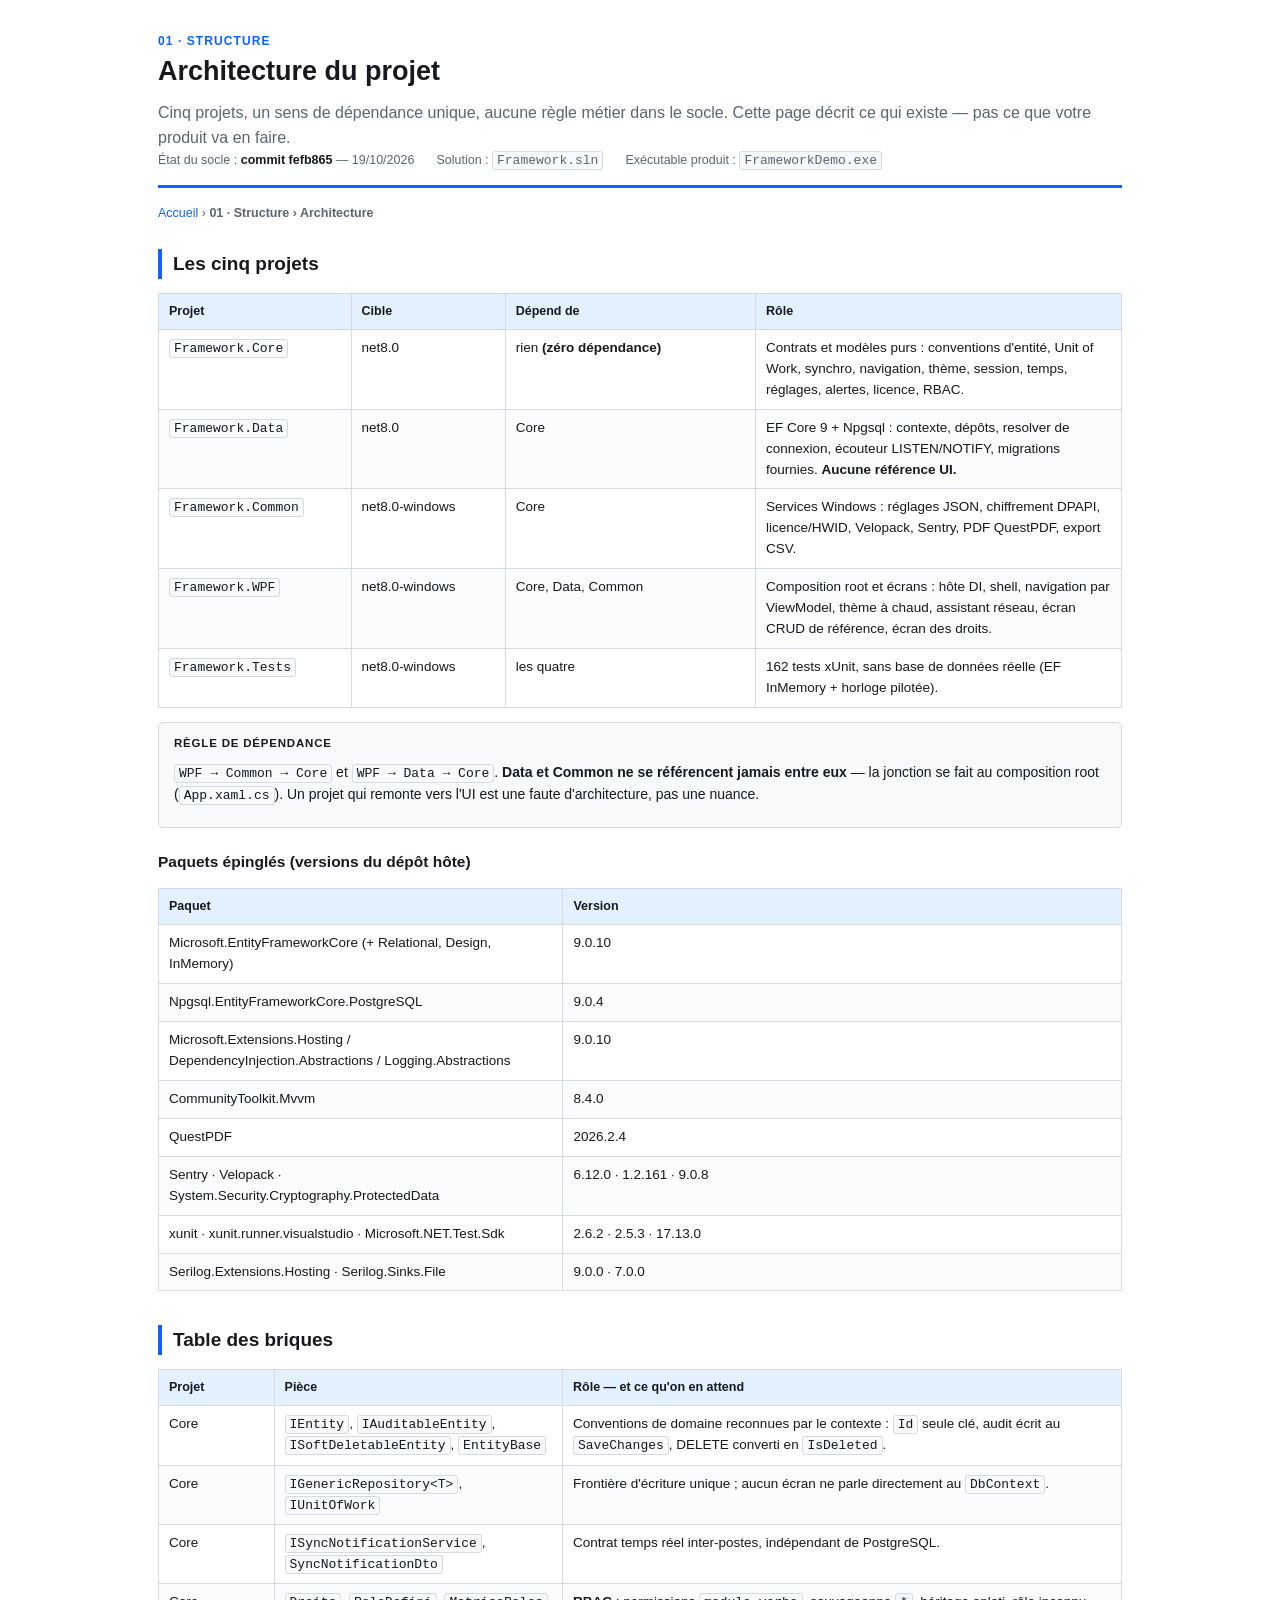
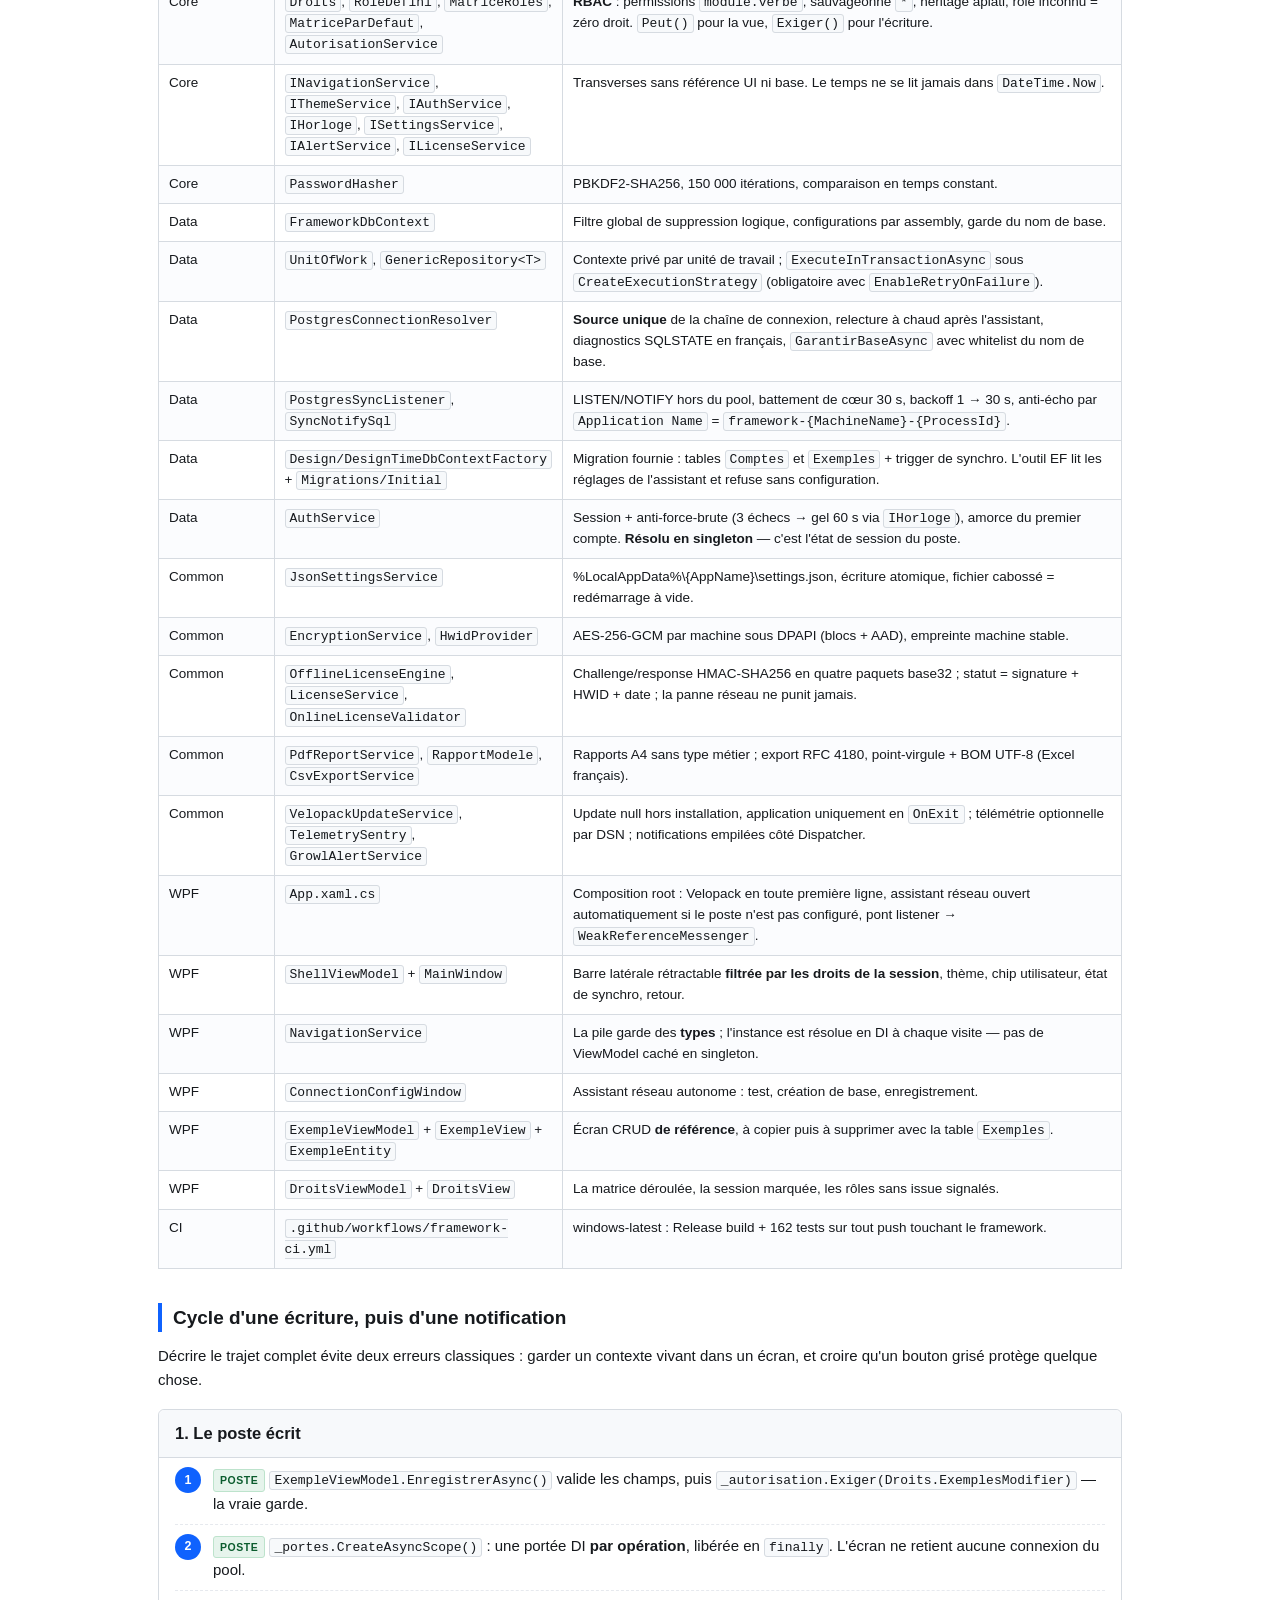
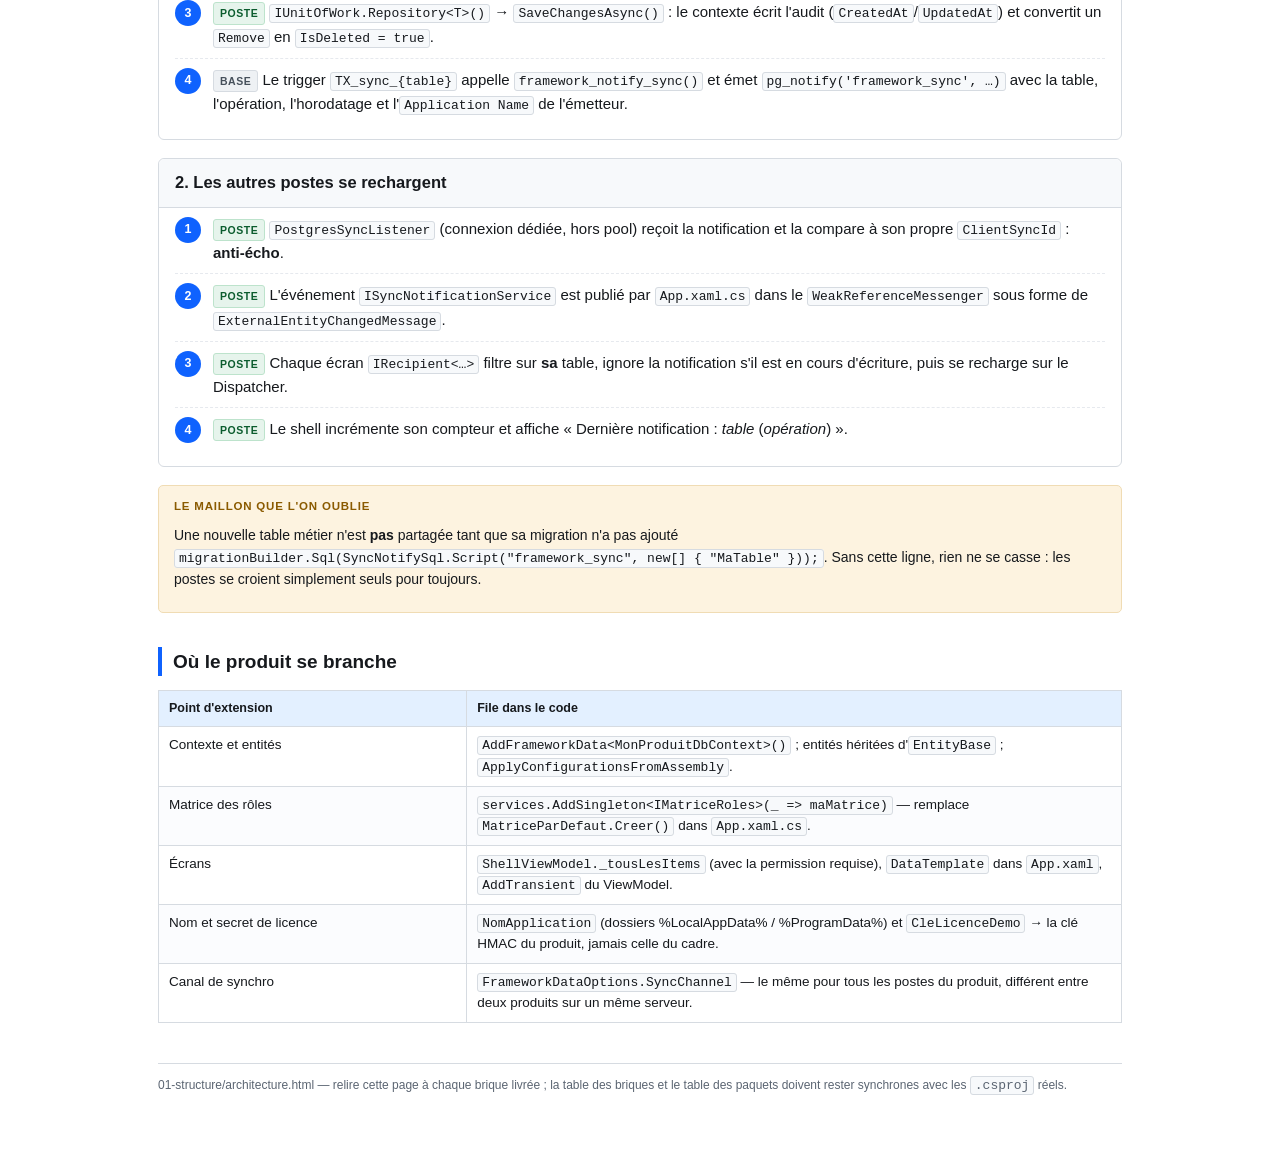
==== documentation/01-structure/architecture.html @ ec5d283c "docs(doc) : dossier documentation HTML — structure, tutoriels, CDC, manuel de test, qualité Document" ====
<!DOCTYPE html>
<html lang="fr">
<head>
<meta charset="utf-8">
<meta name="viewport" content="width=device-width, initial-scale=1">
<title>Architecture du projet — Framework</title>
<link rel="stylesheet" href="../assets/doc.css">
</head>
<body>
<div class="wrap">

  <header class="page-head">
    <div class="rubrique">01 · Structure</div>
    <h1>Architecture du projet</h1>
    <p class="lede">Cinq projets, un sens de dépendance unique, aucune règle métier dans
      le socle. Cette page décrit ce qui existe — pas ce que votre produit va en faire.</p>
    <div class="meta">
      <span>État du socle&nbsp;: <b>commit fefb865</b> — 19/10/2026</span>
      <span>Solution&nbsp;: <code>Framework.sln</code></span>
      <span>Exécutable produit&nbsp;: <code>FrameworkDemo.exe</code></span>
    </div>
  </header>

  <nav class="fils"><a href="../index.html">Accueil</a> › <b>01 · Structure › Architecture</b></nav>

  <h2>Les cinq projets</h2>
  <table>
    <thead><tr><th style="width:20%">Projet</th><th style="width:16%">Cible</th><th style="width:26%">Dépend de</th><th>Rôle</th></tr></thead>
    <tbody>
      <tr><td><code>Framework.Core</code></td><td>net8.0</td><td>rien <b>(zéro dépendance)</b></td>
        <td>Contrats et modèles purs&nbsp;: conventions d'entité, Unit of Work, synchro,
          navigation, thème, session, temps, réglages, alertes, licence, RBAC.</td></tr>
      <tr><td><code>Framework.Data</code></td><td>net8.0</td><td>Core</td>
        <td>EF Core 9 + Npgsql&nbsp;: contexte, dépôts, resolver de connexion, écouteur
          LISTEN/NOTIFY, migrations fournies. <b>Aucune référence UI.</b></td></tr>
      <tr><td><code>Framework.Common</code></td><td>net8.0-windows</td><td>Core</td>
        <td>Services Windows&nbsp;: réglages JSON, chiffrement DPAPI, licence/HWID,
          Velopack, Sentry, PDF QuestPDF, export CSV.</td></tr>
      <tr><td><code>Framework.WPF</code></td><td>net8.0-windows</td><td>Core, Data, Common</td>
        <td>Composition root et écrans&nbsp;: hôte DI, shell, navigation par ViewModel,
          thème à chaud, assistant réseau, écran CRUD de référence, écran des droits.</td></tr>
      <tr><td><code>Framework.Tests</code></td><td>net8.0-windows</td><td>les quatre</td>
        <td>162 tests xUnit, sans base de données réelle (EF InMemory + horloge pilotée).</td></tr>
    </tbody>
  </table>

  <div class="encadre note">
    <span class="t">Règle de dépendance</span>
    <p><code>WPF → Common → Core</code> et <code>WPF → Data → Core</code>. <b>Data et Common ne se
      référencent jamais entre eux</b> — la jonction se fait au composition root
      (<code>App.xaml.cs</code>). Un projet qui remonte vers l'UI est une faute d'architecture,
      pas une nuance.</p>
  </div>

  <h3>Paquets épinglés (versions du dépôt hôte)</h3>
  <table>
    <thead><tr><th style="width:42%">Paquet</th><th>Version</th></tr></thead>
    <tbody>
      <tr><td>Microsoft.EntityFrameworkCore (+ Relational, Design, InMemory)</td><td>9.0.10</td></tr>
      <tr><td>Npgsql.EntityFrameworkCore.PostgreSQL</td><td>9.0.4</td></tr>
      <tr><td>Microsoft.Extensions.Hosting / DependencyInjection.Abstractions / Logging.Abstractions</td><td>9.0.10</td></tr>
      <tr><td>CommunityToolkit.Mvvm</td><td>8.4.0</td></tr>
      <tr><td>QuestPDF</td><td>2026.2.4</td></tr>
      <tr><td>Sentry · Velopack · System.Security.Cryptography.ProtectedData</td><td>6.12.0 · 1.2.161 · 9.0.8</td></tr>
      <tr><td>xunit · xunit.runner.visualstudio · Microsoft.NET.Test.Sdk</td><td>2.6.2 · 2.5.3 · 17.13.0</td></tr>
      <tr><td>Serilog.Extensions.Hosting · Serilog.Sinks.File</td><td>9.0.0 · 7.0.0</td></tr>
    </tbody>
  </table>

  <h2>Table des briques</h2>
  <table>
    <thead><tr><th style="width:12%">Projet</th><th style="width:28%">Pièce</th><th>Rôle — et ce qu'on en attend</th></tr></thead>
    <tbody>
      <tr><td>Core</td><td><code>IEntity</code>, <code>IAuditableEntity</code>, <code>ISoftDeletableEntity</code>, <code>EntityBase</code></td>
        <td>Conventions de domaine reconnues par le contexte&nbsp;: <code>Id</code> seule clé,
          audit écrit au <code>SaveChanges</code>, DELETE converti en <code>IsDeleted</code>.</td></tr>
      <tr><td>Core</td><td><code>IGenericRepository&lt;T&gt;</code>, <code>IUnitOfWork</code></td>
        <td>Frontière d'écriture unique&nbsp;; aucun écran ne parle directement au <code>DbContext</code>.</td></tr>
      <tr><td>Core</td><td><code>ISyncNotificationService</code>, <code>SyncNotificationDto</code></td>
        <td>Contrat temps réel inter-postes, indépendant de PostgreSQL.</td></tr>
      <tr><td>Core</td><td><code>Droits</code>, <code>RoleDefini</code>, <code>MatriceRoles</code>, <code>MatriceParDefaut</code>, <code>AutorisationService</code></td>
        <td><b>RBAC</b>&nbsp;: permissions <code>module.verbe</code>, sauvageonne <code>*</code>, héritage
          aplati, rôle inconnu = zéro droit. <code>Peut()</code> pour la vue, <code>Exiger()</code> pour l'écriture.</td></tr>
      <tr><td>Core</td><td><code>INavigationService</code>, <code>IThemeService</code>, <code>IAuthService</code>,
        <code>IHorloge</code>, <code>ISettingsService</code>, <code>IAlertService</code>, <code>ILicenseService</code></td>
        <td>Transverses sans référence UI ni base. Le temps ne se lit jamais dans <code>DateTime.Now</code>.</td></tr>
      <tr><td>Core</td><td><code>PasswordHasher</code></td>
        <td>PBKDF2-SHA256, 150 000 itérations, comparaison en temps constant.</td></tr>
      <tr><td>Data</td><td><code>FrameworkDbContext</code></td>
        <td>Filtre global de suppression logique, configurations par assembly, garde du nom de base.</td></tr>
      <tr><td>Data</td><td><code>UnitOfWork</code>, <code>GenericRepository&lt;T&gt;</code></td>
        <td>Contexte privé par unité de travail&nbsp;; <code>ExecuteInTransactionAsync</code> sous
          <code>CreateExecutionStrategy</code> (obligatoire avec <code>EnableRetryOnFailure</code>).</td></tr>
      <tr><td>Data</td><td><code>PostgresConnectionResolver</code></td>
        <td><b>Source unique</b> de la chaîne de connexion, relecture à chaud après l'assistant,
          diagnostics SQLSTATE en français, <code>GarantirBaseAsync</code> avec whitelist du nom de base.</td></tr>
      <tr><td>Data</td><td><code>PostgresSyncListener</code>, <code>SyncNotifySql</code></td>
        <td>LISTEN/NOTIFY hors du pool, battement de cœur 30 s, backoff 1 → 30 s, anti-écho par
          <code>Application Name</code> = <code>framework-{MachineName}-{ProcessId}</code>.</td></tr>
      <tr><td>Data</td><td><code>Design/DesignTimeDbContextFactory</code> + <code>Migrations/Initial</code></td>
        <td>Migration fournie&nbsp;: tables <code>Comptes</code> et <code>Exemples</code> + trigger de synchro.
          L'outil EF lit les réglages de l'assistant et refuse sans configuration.</td></tr>
      <tr><td>Data</td><td><code>AuthService</code></td>
        <td>Session + anti-force-brute (3 échecs → gel 60 s via <code>IHorloge</code>), amorce du premier compte.
          <b>Résolu en singleton</b> — c'est l'état de session du poste.</td></tr>
      <tr><td>Common</td><td><code>JsonSettingsService</code></td>
        <td>%LocalAppData%\{AppName}\settings.json, écriture atomique, fichier cabossé = redémarrage à vide.</td></tr>
      <tr><td>Common</td><td><code>EncryptionService</code>, <code>HwidProvider</code></td>
        <td>AES-256-GCM par machine sous DPAPI (blocs + AAD), empreinte machine stable.</td></tr>
      <tr><td>Common</td><td><code>OfflineLicenseEngine</code>, <code>LicenseService</code>, <code>OnlineLicenseValidator</code></td>
        <td>Challenge/response HMAC-SHA256 en quatre paquets base32&nbsp;; statut = signature + HWID + date&nbsp;;
          la panne réseau ne punit jamais.</td></tr>
      <tr><td>Common</td><td><code>PdfReportService</code>, <code>RapportModele</code>, <code>CsvExportService</code></td>
        <td>Rapports A4 sans type métier&nbsp;; export RFC 4180, point-virgule + BOM UTF-8 (Excel français).</td></tr>
      <tr><td>Common</td><td><code>VelopackUpdateService</code>, <code>TelemetrySentry</code>, <code>GrowlAlertService</code></td>
        <td>Update null hors installation, application uniquement en <code>OnExit</code>&nbsp;; télémétrie
          optionnelle par DSN&nbsp;; notifications empilées côté Dispatcher.</td></tr>
      <tr><td>WPF</td><td><code>App.xaml.cs</code></td>
        <td>Composition root&nbsp;: Velopack en toute première ligne, assistant réseau ouvert
          automatiquement si le poste n'est pas configuré, pont listener → <code>WeakReferenceMessenger</code>.</td></tr>
      <tr><td>WPF</td><td><code>ShellViewModel</code> + <code>MainWindow</code></td>
        <td>Barre latérale rétractable <b>filtrée par les droits de la session</b>, thème, chip utilisateur,
          état de synchro, retour.</td></tr>
      <tr><td>WPF</td><td><code>NavigationService</code></td>
        <td>La pile garde des <b>types</b>&nbsp;; l'instance est résolue en DI à chaque visite — pas de ViewModel caché en singleton.</td></tr>
      <tr><td>WPF</td><td><code>ConnectionConfigWindow</code></td>
        <td>Assistant réseau autonome&nbsp;: test, création de base, enregistrement.</td></tr>
      <tr><td>WPF</td><td><code>ExempleViewModel</code> + <code>ExempleView</code> + <code>ExempleEntity</code></td>
        <td>Écran CRUD <b>de référence</b>, à copier puis à supprimer avec la table <code>Exemples</code>.</td></tr>
      <tr><td>WPF</td><td><code>DroitsViewModel</code> + <code>DroitsView</code></td>
        <td>La matrice déroulée, la session marquée, les rôles sans issue signalés.</td></tr>
      <tr><td>CI</td><td><code>.github/workflows/framework-ci.yml</code></td>
        <td>windows-latest&nbsp;: Release build + 162 tests sur tout push touchant le framework.</td></tr>
    </tbody>
  </table>

  <h2>Cycle d'une écriture, puis d'une notification</h2>
  <p>Décrire le trajet complet évite deux erreurs classiques&nbsp;: garder un contexte vivant
    dans un écran, et croire qu'un bouton grisé protège quelque chose.</p>

  <div class="fiche">
    <h2>1. Le poste écrit</h2>
    <div class="corps">
      <div class="pas"><div class="n">1</div><div class="c">
        <span class="qui qui-poste">Poste</span> <code>ExempleViewModel.EnregistrerAsync()</code> valide les champs,
        puis <code>_autorisation.Exiger(Droits.ExemplesModifier)</code> — la vraie garde.</div></div>
      <div class="pas"><div class="n">2</div><div class="c">
        <span class="qui qui-poste">Poste</span> <code>_portes.CreateAsyncScope()</code>&nbsp;: une portée DI
        <b>par opération</b>, libérée en <code>finally</code>. L'écran ne retient aucune connexion du pool.</div></div>
      <div class="pas"><div class="n">3</div><div class="c">
        <span class="qui qui-poste">Poste</span> <code>IUnitOfWork.Repository&lt;T&gt;()</code> →
        <code>SaveChangesAsync()</code>&nbsp;: le contexte écrit l'audit (<code>CreatedAt</code>/<code>UpdatedAt</code>)
        et convertit un <code>Remove</code> en <code>IsDeleted = true</code>.</div></div>
      <div class="pas"><div class="n">4</div><div class="c">
        <span class="qui qui-outil">Base</span> Le trigger <code>TX_sync_{table}</code> appelle
        <code>framework_notify_sync()</code> et émet <code>pg_notify('framework_sync', …)</code>
        avec la table, l'opération, l'horodatage et l'<code>Application Name</code> de l'émetteur.</div></div>
    </div>
  </div>

  <div class="fiche">
    <h2>2. Les autres postes se rechargent</h2>
    <div class="corps">
      <div class="pas"><div class="n">1</div><div class="c">
        <span class="qui qui-poste">Poste</span> <code>PostgresSyncListener</code> (connexion dédiée, hors pool) reçoit
        la notification et la compare à son propre <code>ClientSyncId</code>&nbsp;: <b>anti-écho</b>.</div></div>
      <div class="pas"><div class="n">2</div><div class="c">
        <span class="qui qui-poste">Poste</span> L'événement <code>ISyncNotificationService</code> est publié
        par <code>App.xaml.cs</code> dans le <code>WeakReferenceMessenger</code> sous forme de
        <code>ExternalEntityChangedMessage</code>.</div></div>
      <div class="pas"><div class="n">3</div><div class="c">
        <span class="qui qui-poste">Poste</span> Chaque écran <code>IRecipient&lt;…&gt;</code> filtre sur <b>sa</b>
        table, ignore la notification s'il est en cours d'écriture, puis se recharge sur le Dispatcher.</div></div>
      <div class="pas"><div class="n">4</div><div class="c">
        <span class="qui qui-poste">Poste</span> Le shell incrémente son compteur et affiche
        «&nbsp;Dernière notification&nbsp;: <em>table</em> (<em>opération</em>)&nbsp;».</div></div>
    </div>
  </div>

  <div class="encadre attention">
    <span class="t">Le maillon que l'on oublie</span>
    <p>Une nouvelle table métier n'est <b>pas</b> partagée tant que sa migration n'a pas ajouté
      <code>migrationBuilder.Sql(SyncNotifySql.Script("framework_sync", new[] { "MaTable" }));</code>.
      Sans cette ligne, rien ne se casse&nbsp;: les postes se croient simplement seuls pour toujours.</p>
  </div>

  <h2>Où le produit se branche</h2>
  <table>
    <thead><tr><th style="width:32%">Point d'extension</th><th>File dans le code</th></tr></thead>
    <tbody>
      <tr><td>Contexte et entités</td><td><code>AddFrameworkData&lt;MonProduitDbContext&gt;()</code> ; entités héritées
        d'<code>EntityBase</code> ; <code>ApplyConfigurationsFromAssembly</code>.</td></tr>
      <tr><td>Matrice des rôles</td><td><code>services.AddSingleton&lt;IMatriceRoles&gt;(_ =&gt; maMatrice)</code> — remplace
        <code>MatriceParDefaut.Creer()</code> dans <code>App.xaml.cs</code>.</td></tr>
      <tr><td>Écrans</td><td><code>ShellViewModel._tousLesItems</code> (avec la permission requise), <code>DataTemplate</code>
        dans <code>App.xaml</code>, <code>AddTransient</code> du ViewModel.</td></tr>
      <tr><td>Nom et secret de licence</td><td><code>NomApplication</code> (dossiers %LocalAppData% / %ProgramData%) et
        <code>CleLicenceDemo</code> → la clé HMAC du produit, jamais celle du cadre.</td></tr>
      <tr><td>Canal de synchro</td><td><code>FrameworkDataOptions.SyncChannel</code> — le même pour tous les postes du
        produit, différent entre deux produits sur un même serveur.</td></tr>
    </tbody>
  </table>

  <footer class="pied">
    01-structure/architecture.html — relire cette page à chaque brique livrée&nbsp;; la table des briques
    et le table des paquets doivent rester synchrones avec les <code>.csproj</code> réels.
  </footer>

</div>
</body>
</html>
---- documentation/assets/doc.css ----
/* Charte de la documentation du socle Framework — une seule feuille pour tout
   le dossier, pensée pour l'écran ET l'impression A4 (en-tête de page → PDF).
   Toute nouvelle page la référence en chemin relatif : ../assets/doc.css */

:root {
  --accent: #0f62fe;
  --accent-clair: #e3f0ff;
  --texte: #16191d;
  --texte-secondaire: #5b6572;
  --bord: #d6dbe1;
  --surface: #f7f9fb;
  --succes: #0e7a3c;
  --succes-clair: #e6f4ec;
  --alerte: #8a5a00;
  --alerte-clair: #fdf3e0;
  --danger: #b42318;
  --danger-clair: #fdeceb;
}

* { box-sizing: border-box; }

body {
  margin: 0;
  padding: 0;
  font-family: "Segoe UI", -apple-system, "Helvetica Neue", Arial, sans-serif;
  font-size: 15px;
  line-height: 1.55;
  color: var(--texte);
  background: #fff;
}

.wrap { max-width: 1020px; margin: 0 auto; padding: 32px 28px 72px; }

/* ── En-tête de page ─────────────────────────────────────────────── */
.page-head { border-bottom: 3px solid var(--accent); padding-bottom: 14px; margin-bottom: 6px; }
.page-head .rubrique {
  font-size: 12px; letter-spacing: .09em; text-transform: uppercase;
  color: var(--accent); font-weight: 700; margin-bottom: 4px;
}
.page-head h1 { font-size: 27px; line-height: 1.2; margin: 0 0 10px; font-weight: 650; }
.meta { display: flex; flex-wrap: wrap; gap: 8px 22px; font-size: 12.5px; color: var(--texte-secondaire); }
.meta b { color: var(--texte); font-weight: 600; }

.fils { font-size: 12.5px; margin: 16px 0 26px; color: var(--texte-secondaire); }
.fils a { color: var(--accent); text-decoration: none; }
.fils a:hover { text-decoration: underline; }

/* ── Titres courants ─────────────────────────────────────────────── */
h2 {
  font-size: 19px; margin: 34px 0 12px; padding-left: 11px;
  border-left: 4px solid var(--accent); font-weight: 650;
}
h3 { font-size: 15.5px; margin: 22px 0 8px; font-weight: 650; }
h2:first-of-type { margin-top: 24px; }
p { margin: 9px 0; }
.lede { font-size: 16px; color: var(--texte-secondaire); margin: 14px 0 0; }

/* ── Liens ───────────────────────────────────────────────────────── */
a { color: var(--accent); }
code {
  font-family: "Cascadia Mono", Consolas, "Courier New", monospace;
  font-size: 13px; background: var(--surface); border: 1px solid var(--bord);
  border-radius: 3px; padding: 1px 4px;
}
pre {
  background: var(--surface); border: 1px solid var(--bord); border-left: 3px solid var(--accent);
  border-radius: 4px; padding: 12px 14px; overflow-x: auto; margin: 12px 0;
}
pre code { background: none; border: none; padding: 0; font-size: 12.8px; line-height: 1.5; }

/* ── Tableaux ────────────────────────────────────────────────────── */
table { border-collapse: collapse; width: 100%; margin: 14px 0; font-size: 13.5px; }
th, td { border: 1px solid var(--bord); padding: 8px 10px; text-align: left; vertical-align: top; }
th { background: var(--accent-clair); font-weight: 650; font-size: 12.5px; }
tbody tr:nth-child(even) td { background: #fbfcfe; }

/* ── Badges d'acteur — « qui fait quoi » est obligatoire partout ──── */
.qui {
  display: inline-block; font-size: 10.5px; font-weight: 700; letter-spacing: .05em;
  text-transform: uppercase; border-radius: 3px; padding: 2px 6px; white-space: nowrap;
}
.qui-vous   { background: var(--accent-clair); color: #0a3f9e; border: 1px solid #b9d6fb; }
.qui-agent  { background: #ece6fb; color: #4d3396; border: 1px solid #d5c8f2; }
.qui-poste  { background: var(--succes-clair); color: #0b5c2e; border: 1px solid #bde3cc; }
.qui-outil  { background: #eef1f4; color: #46505b; border: 1px solid #d6dbe1; }

/* ── Statuts ─────────────────────────────────────────────────────── */
.statut { display: inline-block; font-size: 11.5px; font-weight: 650; border-radius: 10px; padding: 2px 9px; }
.livre    { background: var(--succes-clair); color: var(--succes); }
.en-cours { background: var(--alerte-clair); color: var(--alerte); }
.a-faire  { background: #eef1f4; color: #46505b; }
.hors     { background: var(--danger-clair); color: var(--danger); }

/* ── Encadrés ────────────────────────────────────────────────────── */
.encadre { border-radius: 5px; padding: 12px 15px; margin: 14px 0; border: 1px solid; font-size: 14px; }
.attendu   { background: var(--succes-clair); border-color: #bde3cc; }
.attendu .t { color: var(--succes); }
.attention { background: var(--alerte-clair); border-color: #f0dcb4; }
.attention .t { color: var(--alerte); }
.danger    { background: var(--danger-clair); border-color: #f3c7c3; }
.danger .t { color: var(--danger); }
.note      { background: var(--surface); border-color: var(--bord); }
.encadre .t { display: block; font-size: 11.5px; font-weight: 700; letter-spacing: .07em;
              text-transform: uppercase; margin-bottom: 5px; }

/* ── Parcours et fiches ──────────────────────────────────────────── */
.fiche {
  border: 1px solid var(--bord); border-radius: 6px; padding: 0 0 14px;
  margin: 18px 0; break-inside: avoid;
}
.fiche > h2 { margin: 0; padding: 11px 16px; border-left: none; border-bottom: 1px solid var(--bord);
              background: var(--surface); font-size: 16.5px; border-radius: 6px 6px 0 0; }
.fiche > .corps { padding: 0 16px; }
.pas { display: flex; gap: 12px; padding: 9px 0; border-bottom: 1px dashed #e6e9ee; break-inside: avoid; }
.pas:last-child { border-bottom: none; }
.pas .n {
  flex: 0 0 26px; height: 26px; border-radius: 13px; background: var(--accent); color: #fff;
  font-size: 12.5px; font-weight: 700; display: flex; align-items: center; justify-content: center;
}
.pas .c { flex: 1; }
.pas .c p:first-child { margin-top: 2px; }

/* ── Sommaire de catégorie (accueil) ─────────────────────────────── */
.grille { display: grid; grid-template-columns: repeat(auto-fit, minmax(290px, 1fr)); gap: 14px; margin: 18px 0; }
.carte {
  display: block; border: 1px solid var(--bord); border-radius: 6px; padding: 14px 16px;
  text-decoration: none; color: inherit; background: #fff; break-inside: avoid;
}
.carte:hover { border-color: var(--accent); box-shadow: 0 1px 5px rgba(15, 98, 254, .13); }
.carte .dossier { font-size: 11px; letter-spacing: .08em; text-transform: uppercase; color: var(--accent); font-weight: 700; }
.carte h3 { margin: 4px 0 5px; font-size: 15.5px; }
.carte p { margin: 0; font-size: 13.5px; color: var(--texte-secondaire); }

/* ── Champs à remplir de la fiche de recette ─────────────────────── */
.champ {
  display: inline-block; min-width: 120px; border-bottom: 1px solid #9aa4b0;
  height: 17px; vertical-align: bottom;
}
.couleur-case { background: #fffdf5; }

/* ── Pied de page ────────────────────────────────────────────────── */
.pied { margin-top: 40px; padding-top: 12px; border-top: 1px solid var(--bord);
        font-size: 12px; color: var(--texte-secondaire); }

/* ── Impression / PDF ────────────────────────────────────────────── */
@media print {
  body { font-size: 10.5pt; }
  .wrap { max-width: none; padding: 0; }
  .fils, .no-print { display: none !important; }
  a { color: inherit; text-decoration: none; }
  h2, .carte, .fiche, pre, table { break-inside: avoid; }
  @page { size: A4; margin: 16mm 14mm; }
}
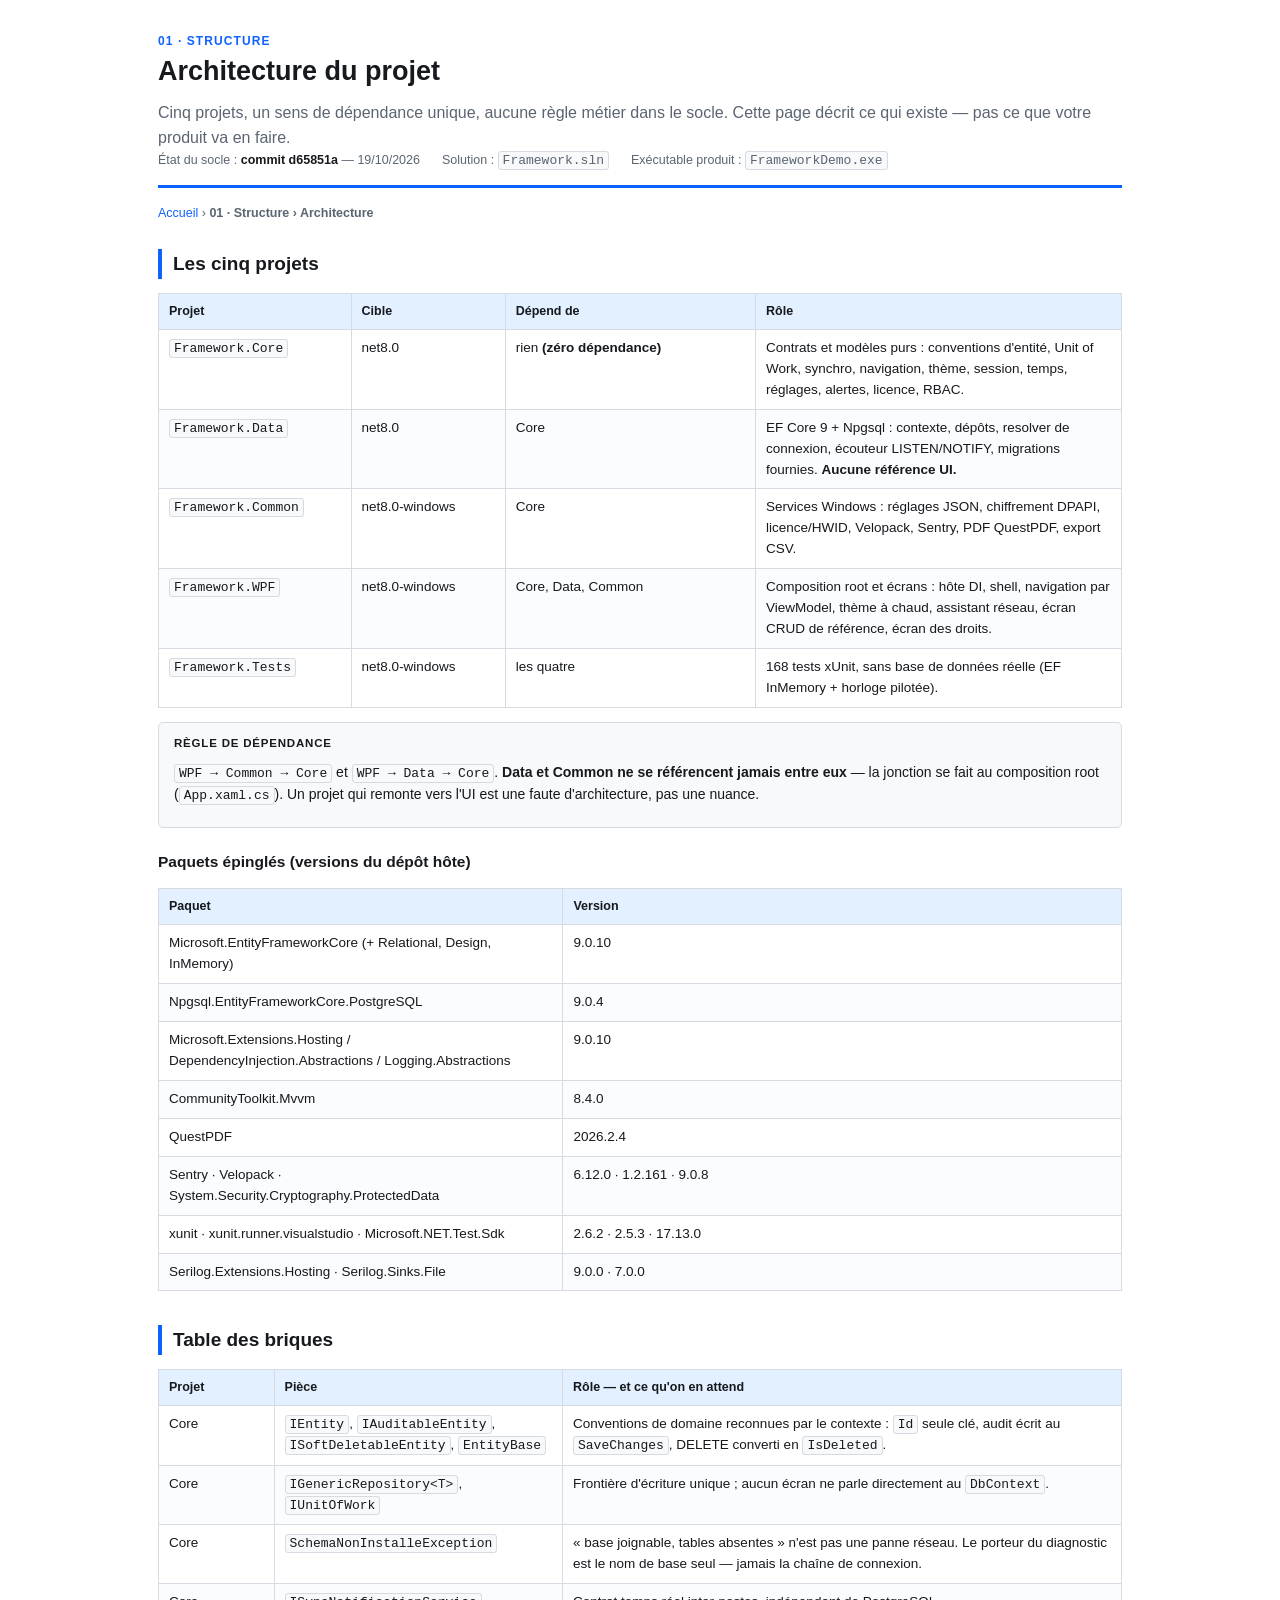
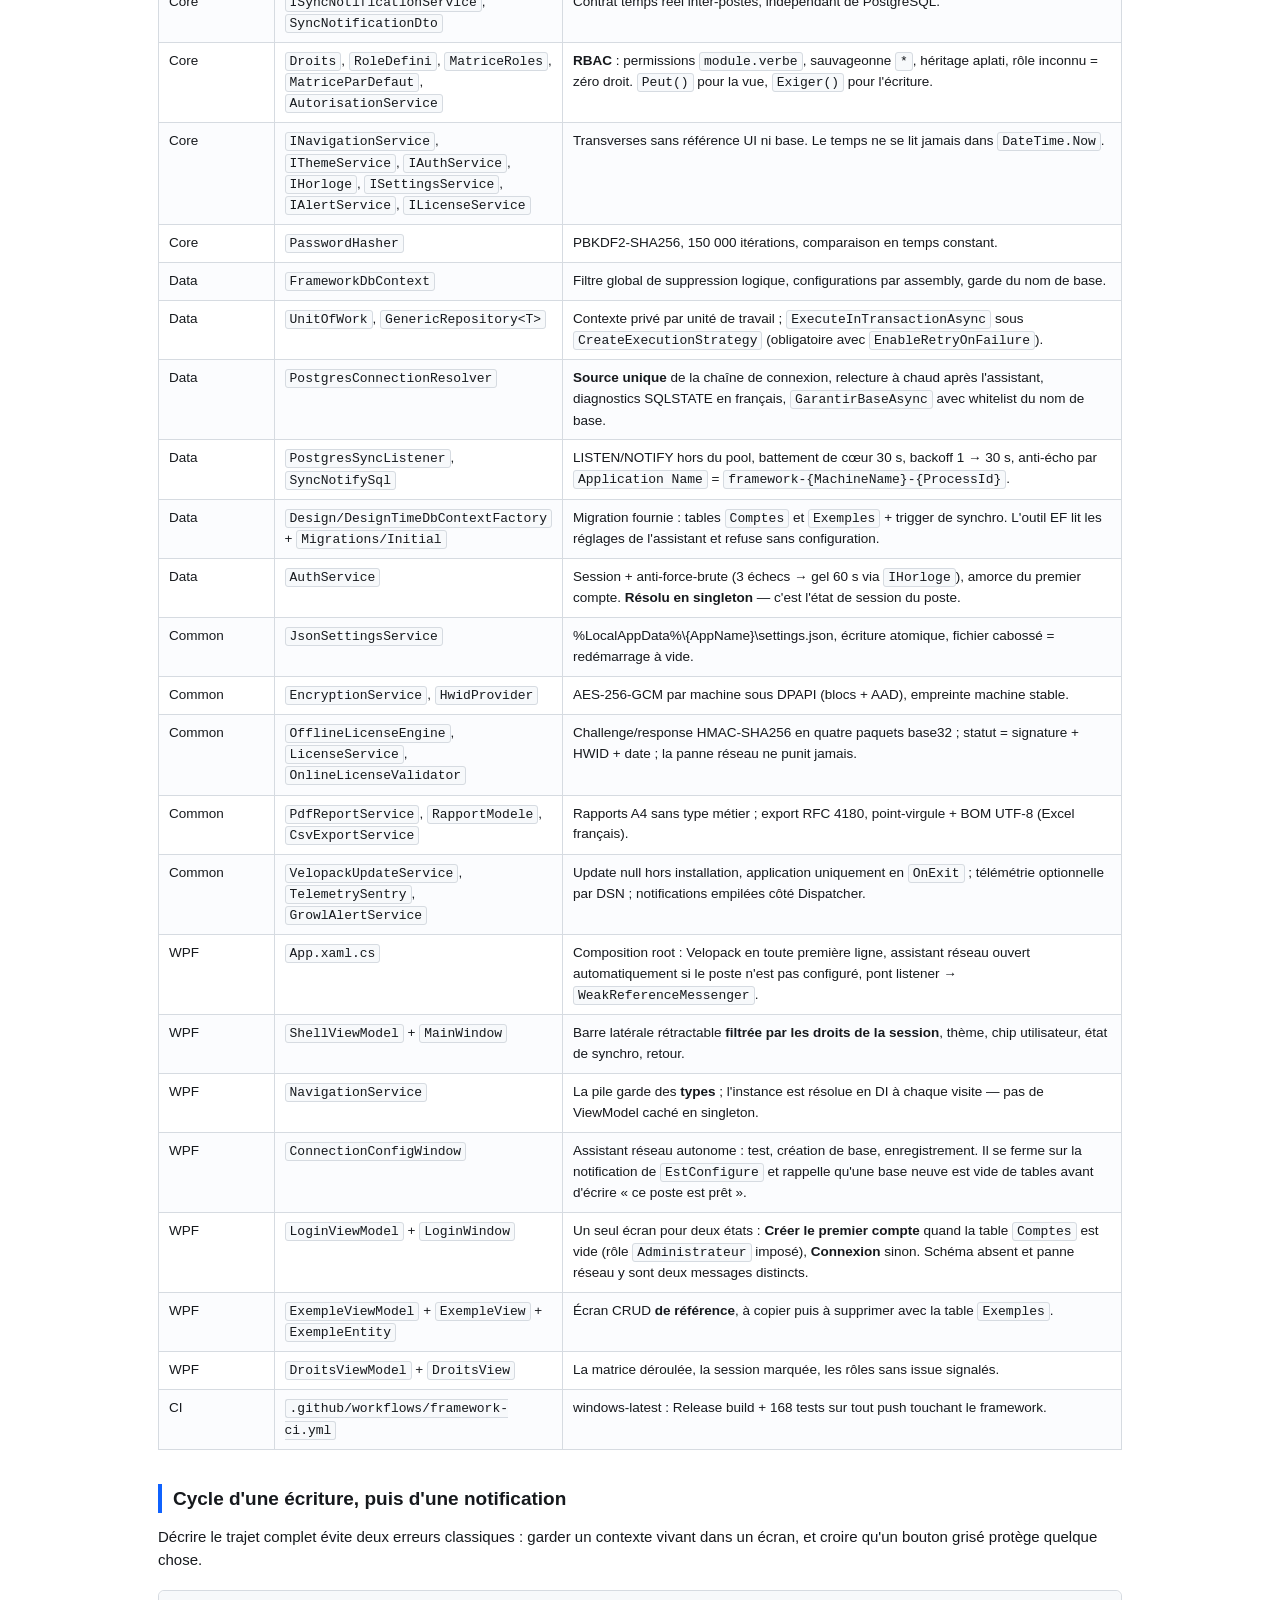
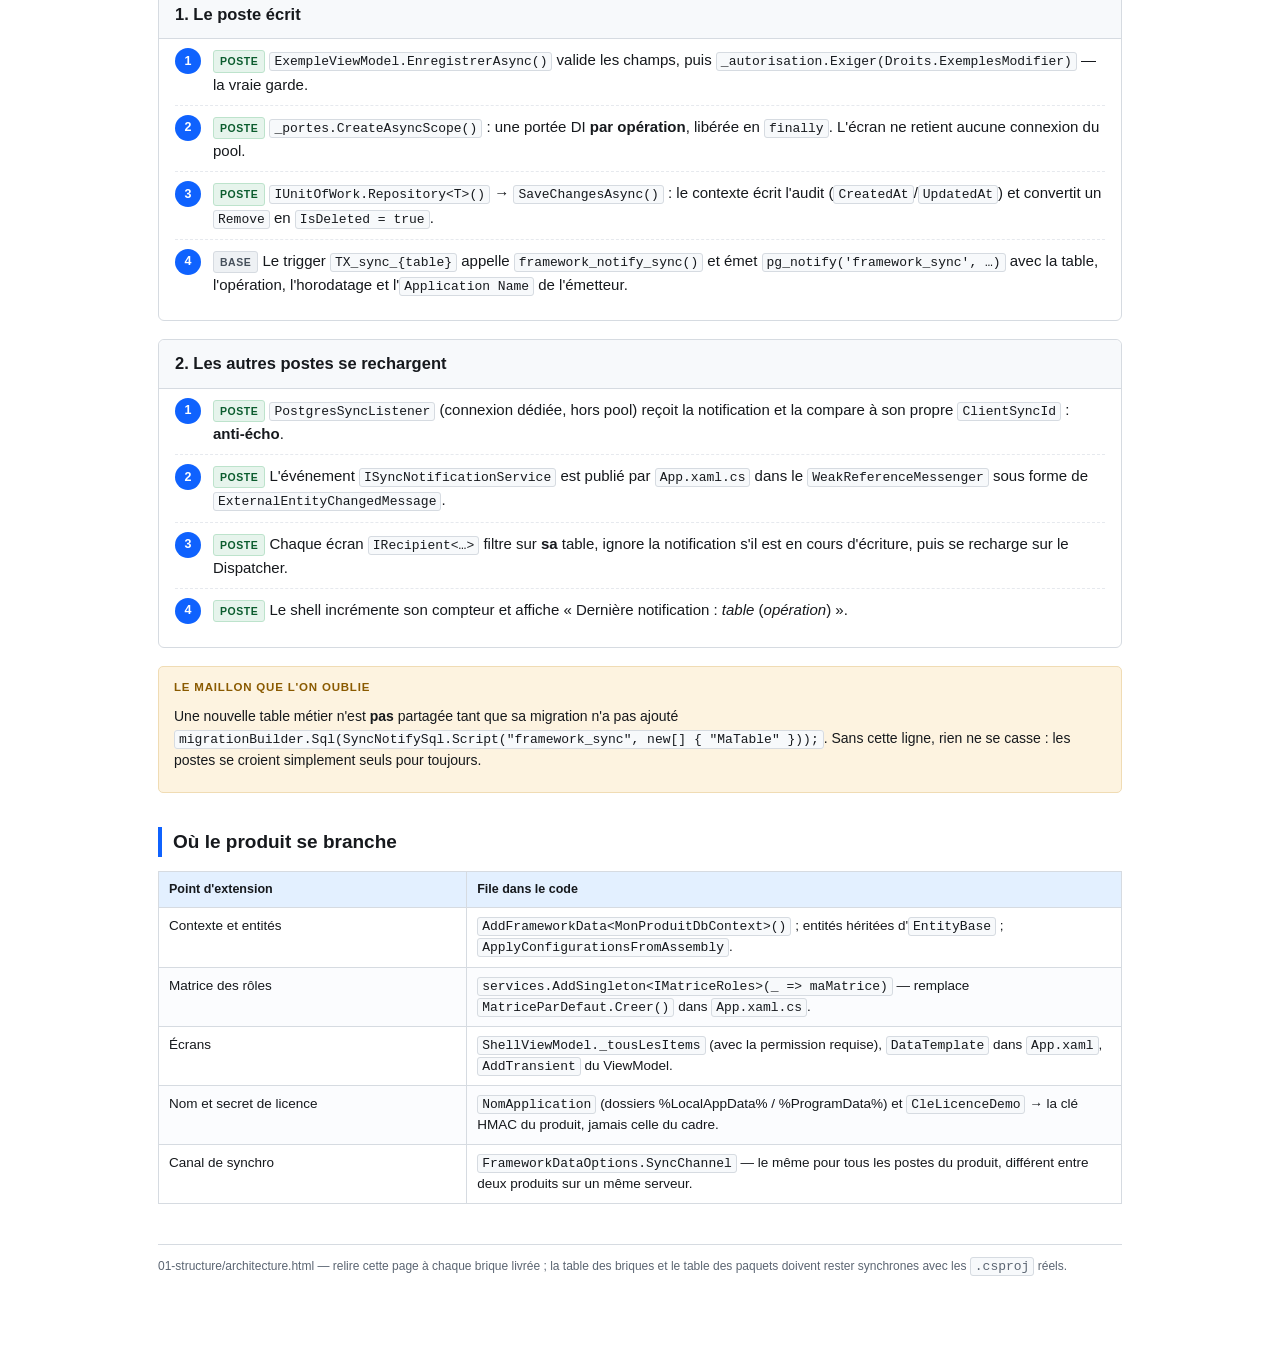
==== commit 160afe93: "docs(doc) : alignement sur d65851a — premier jeu manuel réellement joué Application du contrat de mi" ====
--- a/documentation/01-structure/architecture.html
+++ b/documentation/01-structure/architecture.html
@@ -15,7 +15,7 @@
     <p class="lede">Cinq projets, un sens de dépendance unique, aucune règle métier dans
       le socle. Cette page décrit ce qui existe — pas ce que votre produit va en faire.</p>
     <div class="meta">
-      <span>État du socle&nbsp;: <b>commit fefb865</b> — 19/10/2026</span>
+      <span>État du socle&nbsp;: <b>commit d65851a</b> — 19/10/2026</span>
       <span>Solution&nbsp;: <code>Framework.sln</code></span>
       <span>Exécutable produit&nbsp;: <code>FrameworkDemo.exe</code></span>
     </div>
@@ -40,7 +40,7 @@
         <td>Composition root et écrans&nbsp;: hôte DI, shell, navigation par ViewModel,
           thème à chaud, assistant réseau, écran CRUD de référence, écran des droits.</td></tr>
       <tr><td><code>Framework.Tests</code></td><td>net8.0-windows</td><td>les quatre</td>
-        <td>162 tests xUnit, sans base de données réelle (EF InMemory + horloge pilotée).</td></tr>
+        <td>168 tests xUnit, sans base de données réelle (EF InMemory + horloge pilotée).</td></tr>
     </tbody>
   </table>
 
@@ -76,6 +76,9 @@
           audit écrit au <code>SaveChanges</code>, DELETE converti en <code>IsDeleted</code>.</td></tr>
       <tr><td>Core</td><td><code>IGenericRepository&lt;T&gt;</code>, <code>IUnitOfWork</code></td>
         <td>Frontière d'écriture unique&nbsp;; aucun écran ne parle directement au <code>DbContext</code>.</td></tr>
+      <tr><td>Core</td><td><code>SchemaNonInstalleException</code></td>
+        <td>«&nbsp;base joignable, tables absentes&nbsp;» n'est pas une panne réseau. Le porteur du
+          diagnostic est le nom de base seul — jamais la chaîne de connexion.</td></tr>
       <tr><td>Core</td><td><code>ISyncNotificationService</code>, <code>SyncNotificationDto</code></td>
         <td>Contrat temps réel inter-postes, indépendant de PostgreSQL.</td></tr>
       <tr><td>Core</td><td><code>Droits</code>, <code>RoleDefini</code>, <code>MatriceRoles</code>, <code>MatriceParDefaut</code>, <code>AutorisationService</code></td>
@@ -124,13 +127,19 @@
       <tr><td>WPF</td><td><code>NavigationService</code></td>
         <td>La pile garde des <b>types</b>&nbsp;; l'instance est résolue en DI à chaque visite — pas de ViewModel caché en singleton.</td></tr>
       <tr><td>WPF</td><td><code>ConnectionConfigWindow</code></td>
-        <td>Assistant réseau autonome&nbsp;: test, création de base, enregistrement.</td></tr>
+        <td>Assistant réseau autonome&nbsp;: test, création de base, enregistrement. Il se ferme
+          sur la notification de <code>EstConfigure</code> et rappelle qu'une base neuve est vide
+          de tables avant d'écrire «&nbsp;ce poste est prêt&nbsp;».</td></tr>
+      <tr><td>WPF</td><td><code>LoginViewModel</code> + <code>LoginWindow</code></td>
+        <td>Un seul écran pour deux états&nbsp;: <b>Créer le premier compte</b> quand la table
+          <code>Comptes</code> est vide (rôle <code>Administrateur</code> imposé), <b>Connexion</b>
+          sinon. Schéma absent et panne réseau y sont deux messages distincts.</td></tr>
       <tr><td>WPF</td><td><code>ExempleViewModel</code> + <code>ExempleView</code> + <code>ExempleEntity</code></td>
         <td>Écran CRUD <b>de référence</b>, à copier puis à supprimer avec la table <code>Exemples</code>.</td></tr>
       <tr><td>WPF</td><td><code>DroitsViewModel</code> + <code>DroitsView</code></td>
         <td>La matrice déroulée, la session marquée, les rôles sans issue signalés.</td></tr>
       <tr><td>CI</td><td><code>.github/workflows/framework-ci.yml</code></td>
-        <td>windows-latest&nbsp;: Release build + 162 tests sur tout push touchant le framework.</td></tr>
+        <td>windows-latest&nbsp;: Release build + 168 tests sur tout push touchant le framework.</td></tr>
     </tbody>
   </table>
 
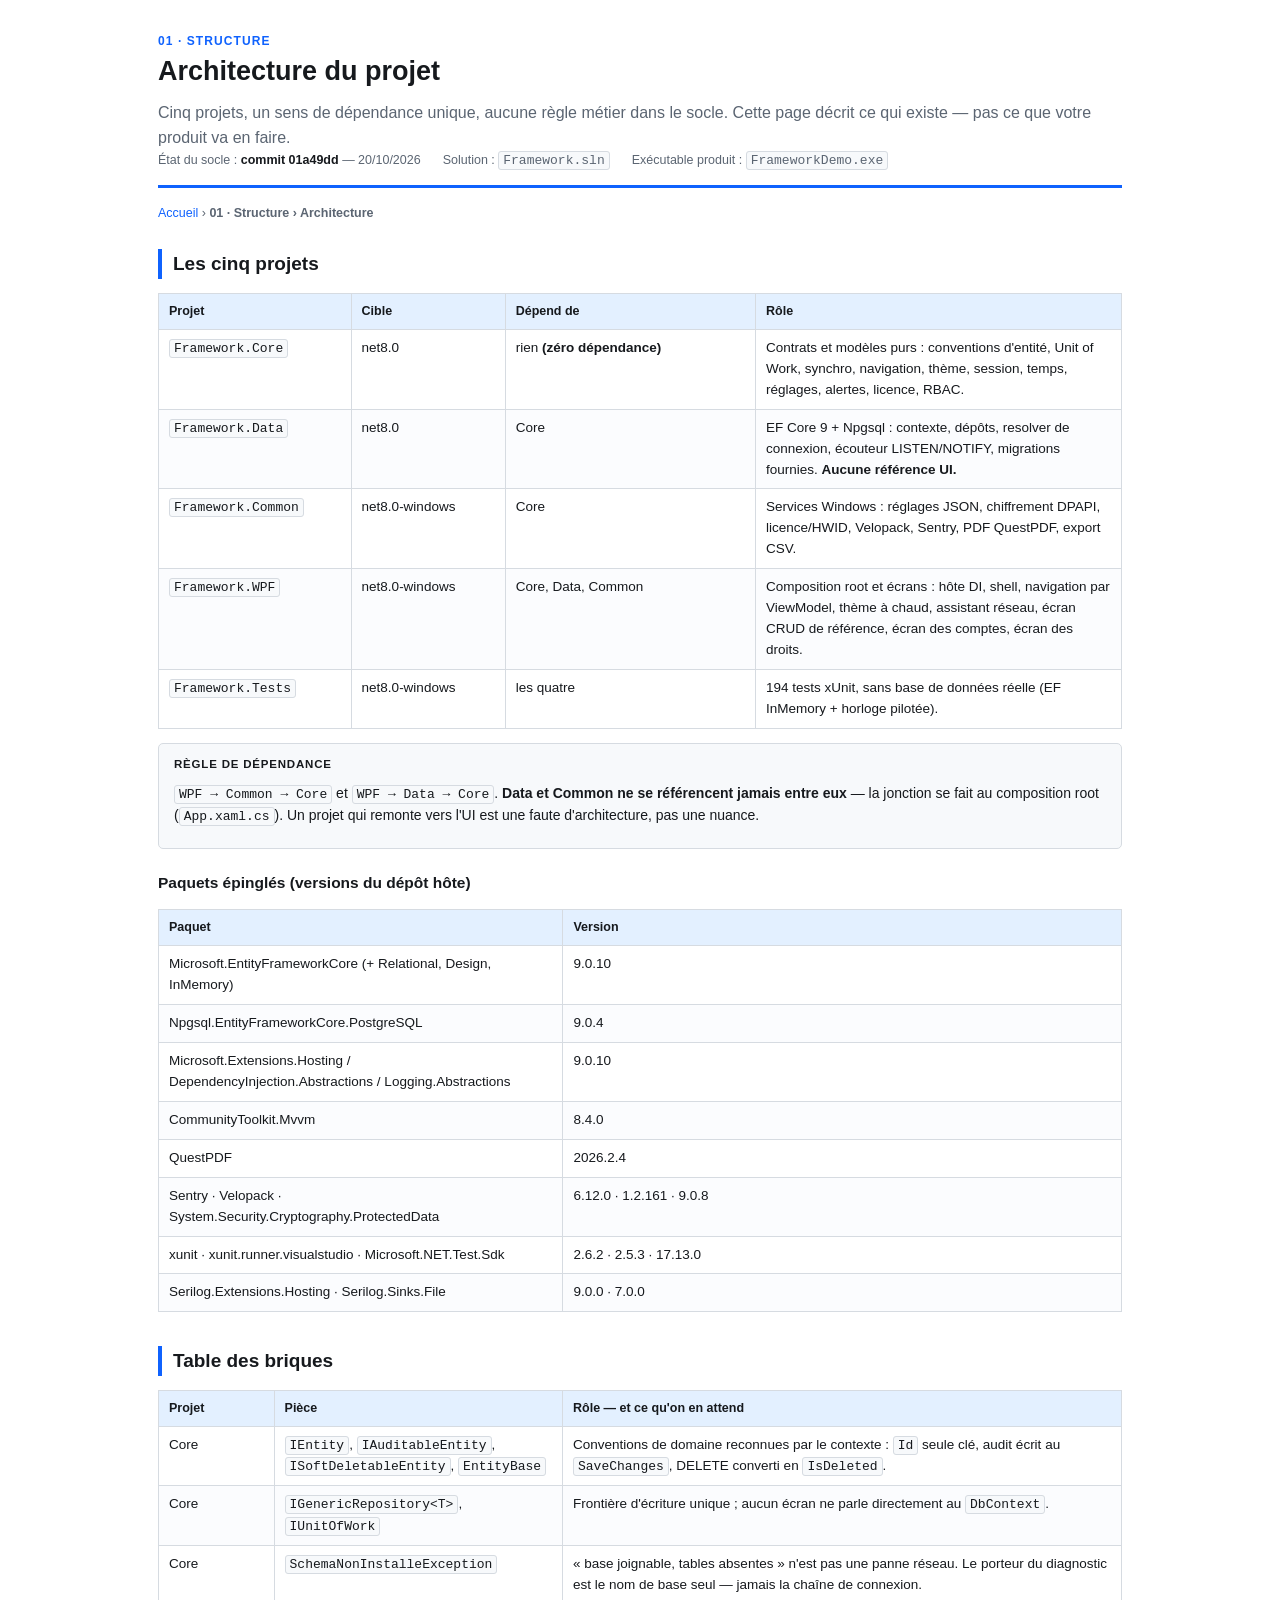
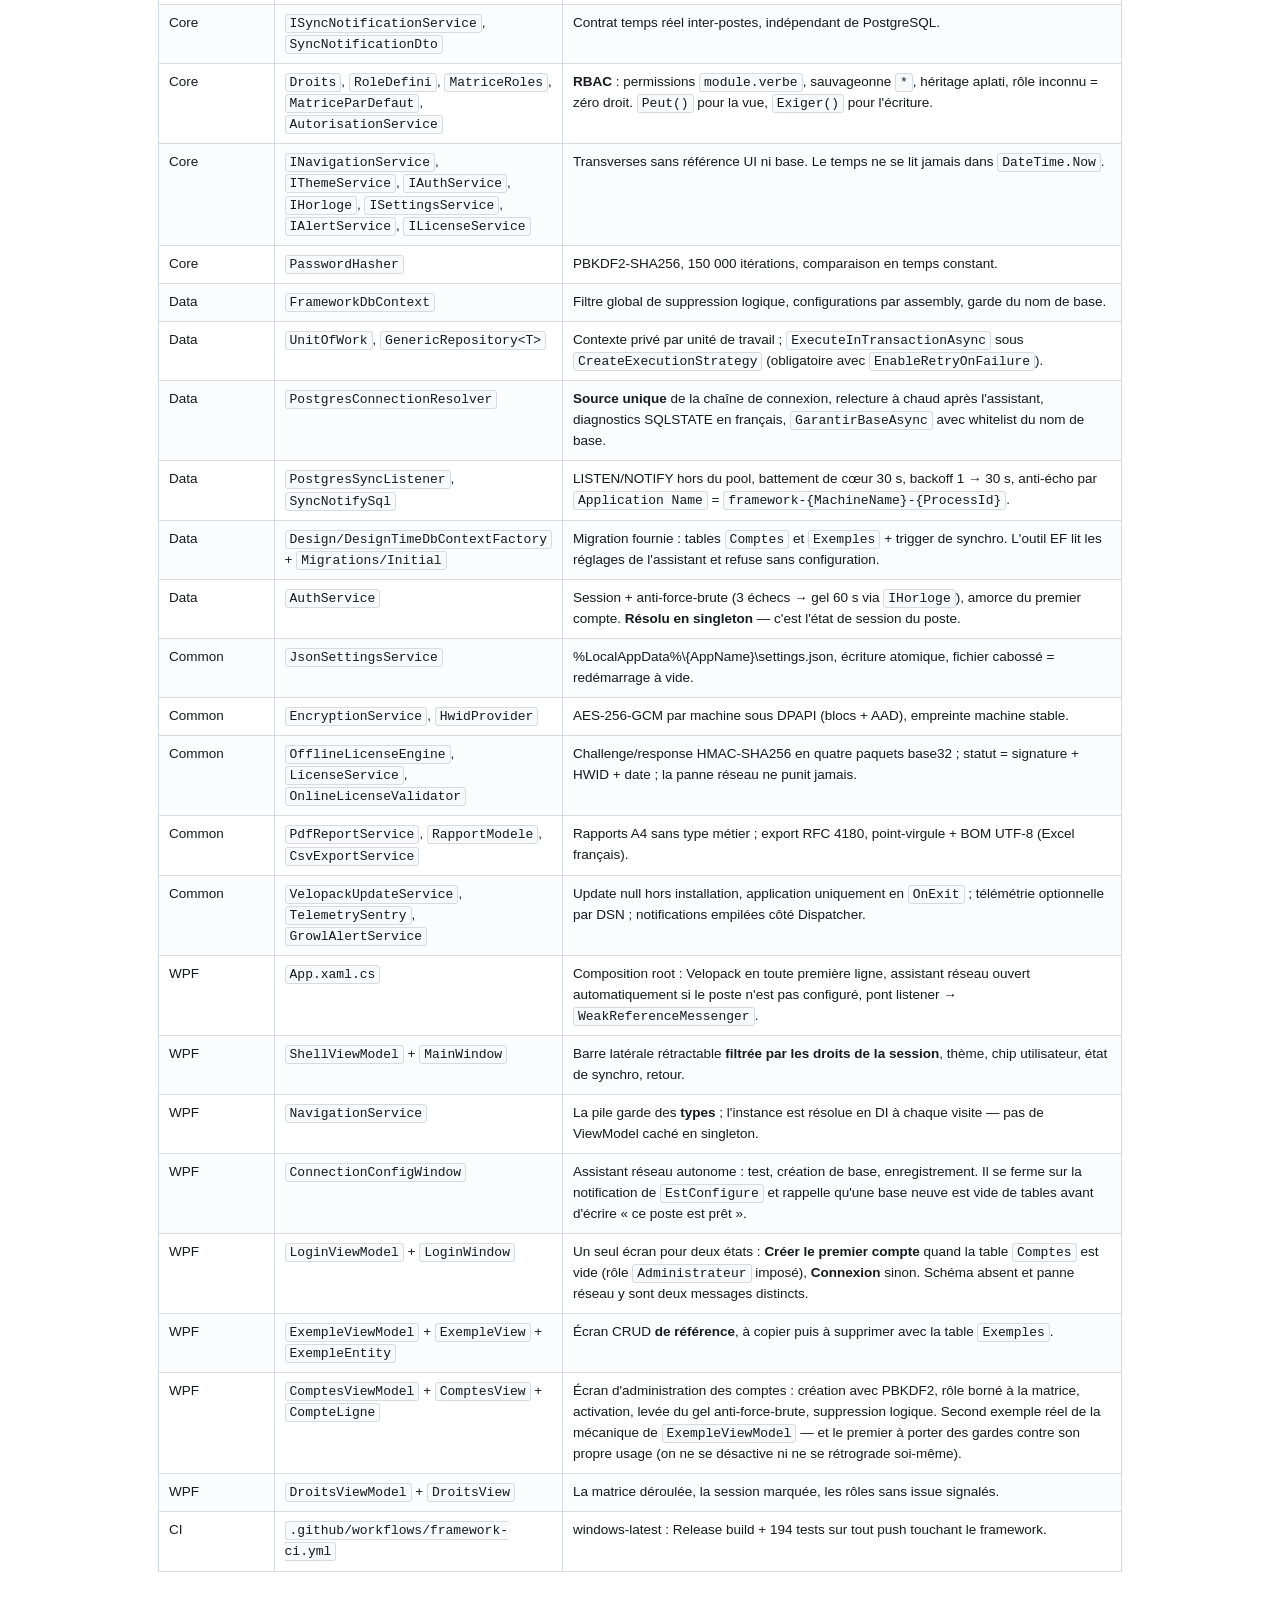
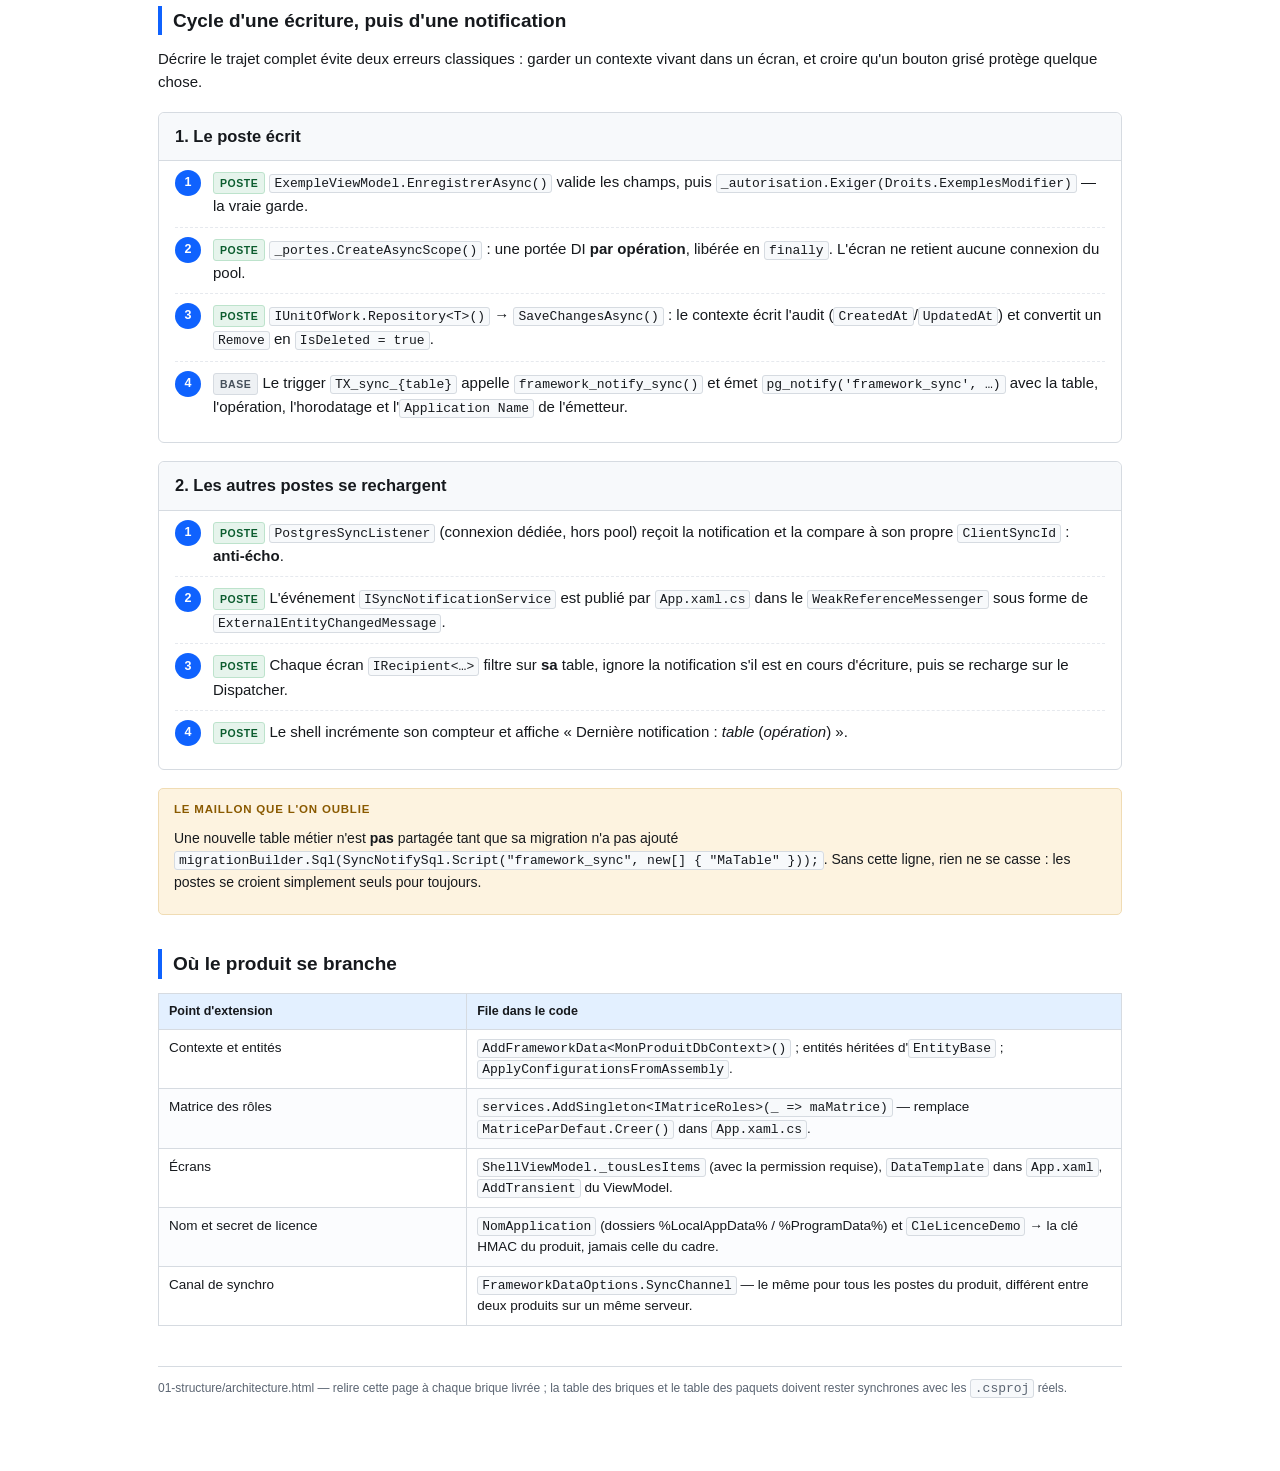
==== commit 8c6b14f2: "docs(doc) : alignement sur l'écran Comptes — T7 ajouté, le second compte sans SQL L'exploitant deman" ====
--- a/documentation/01-structure/architecture.html
+++ b/documentation/01-structure/architecture.html
@@ -15,7 +15,7 @@
     <p class="lede">Cinq projets, un sens de dépendance unique, aucune règle métier dans
       le socle. Cette page décrit ce qui existe — pas ce que votre produit va en faire.</p>
     <div class="meta">
-      <span>État du socle&nbsp;: <b>commit d65851a</b> — 19/10/2026</span>
+      <span>État du socle&nbsp;: <b>commit 01a49dd</b> — 20/10/2026</span>
       <span>Solution&nbsp;: <code>Framework.sln</code></span>
       <span>Exécutable produit&nbsp;: <code>FrameworkDemo.exe</code></span>
     </div>
@@ -38,9 +38,9 @@
           Velopack, Sentry, PDF QuestPDF, export CSV.</td></tr>
       <tr><td><code>Framework.WPF</code></td><td>net8.0-windows</td><td>Core, Data, Common</td>
         <td>Composition root et écrans&nbsp;: hôte DI, shell, navigation par ViewModel,
-          thème à chaud, assistant réseau, écran CRUD de référence, écran des droits.</td></tr>
+          thème à chaud, assistant réseau, écran CRUD de référence, écran des comptes, écran des droits.</td></tr>
       <tr><td><code>Framework.Tests</code></td><td>net8.0-windows</td><td>les quatre</td>
-        <td>168 tests xUnit, sans base de données réelle (EF InMemory + horloge pilotée).</td></tr>
+        <td>194 tests xUnit, sans base de données réelle (EF InMemory + horloge pilotée).</td></tr>
     </tbody>
   </table>
 
@@ -136,10 +136,15 @@
           sinon. Schéma absent et panne réseau y sont deux messages distincts.</td></tr>
       <tr><td>WPF</td><td><code>ExempleViewModel</code> + <code>ExempleView</code> + <code>ExempleEntity</code></td>
         <td>Écran CRUD <b>de référence</b>, à copier puis à supprimer avec la table <code>Exemples</code>.</td></tr>
+      <tr><td>WPF</td><td><code>ComptesViewModel</code> + <code>ComptesView</code> + <code>CompteLigne</code></td>
+        <td>Écran d'administration des comptes&nbsp;: création avec PBKDF2, rôle borné à la matrice,
+          activation, levée du gel anti-force-brute, suppression logique. Second exemple réel de la mécanique
+          de <code>ExempleViewModel</code> — et le premier à porter des gardes contre son propre usage
+          (on ne se désactive ni ne se rétrograde soi-même).</td></tr>
       <tr><td>WPF</td><td><code>DroitsViewModel</code> + <code>DroitsView</code></td>
         <td>La matrice déroulée, la session marquée, les rôles sans issue signalés.</td></tr>
       <tr><td>CI</td><td><code>.github/workflows/framework-ci.yml</code></td>
-        <td>windows-latest&nbsp;: Release build + 168 tests sur tout push touchant le framework.</td></tr>
+        <td>windows-latest&nbsp;: Release build + 194 tests sur tout push touchant le framework.</td></tr>
     </tbody>
   </table>
 
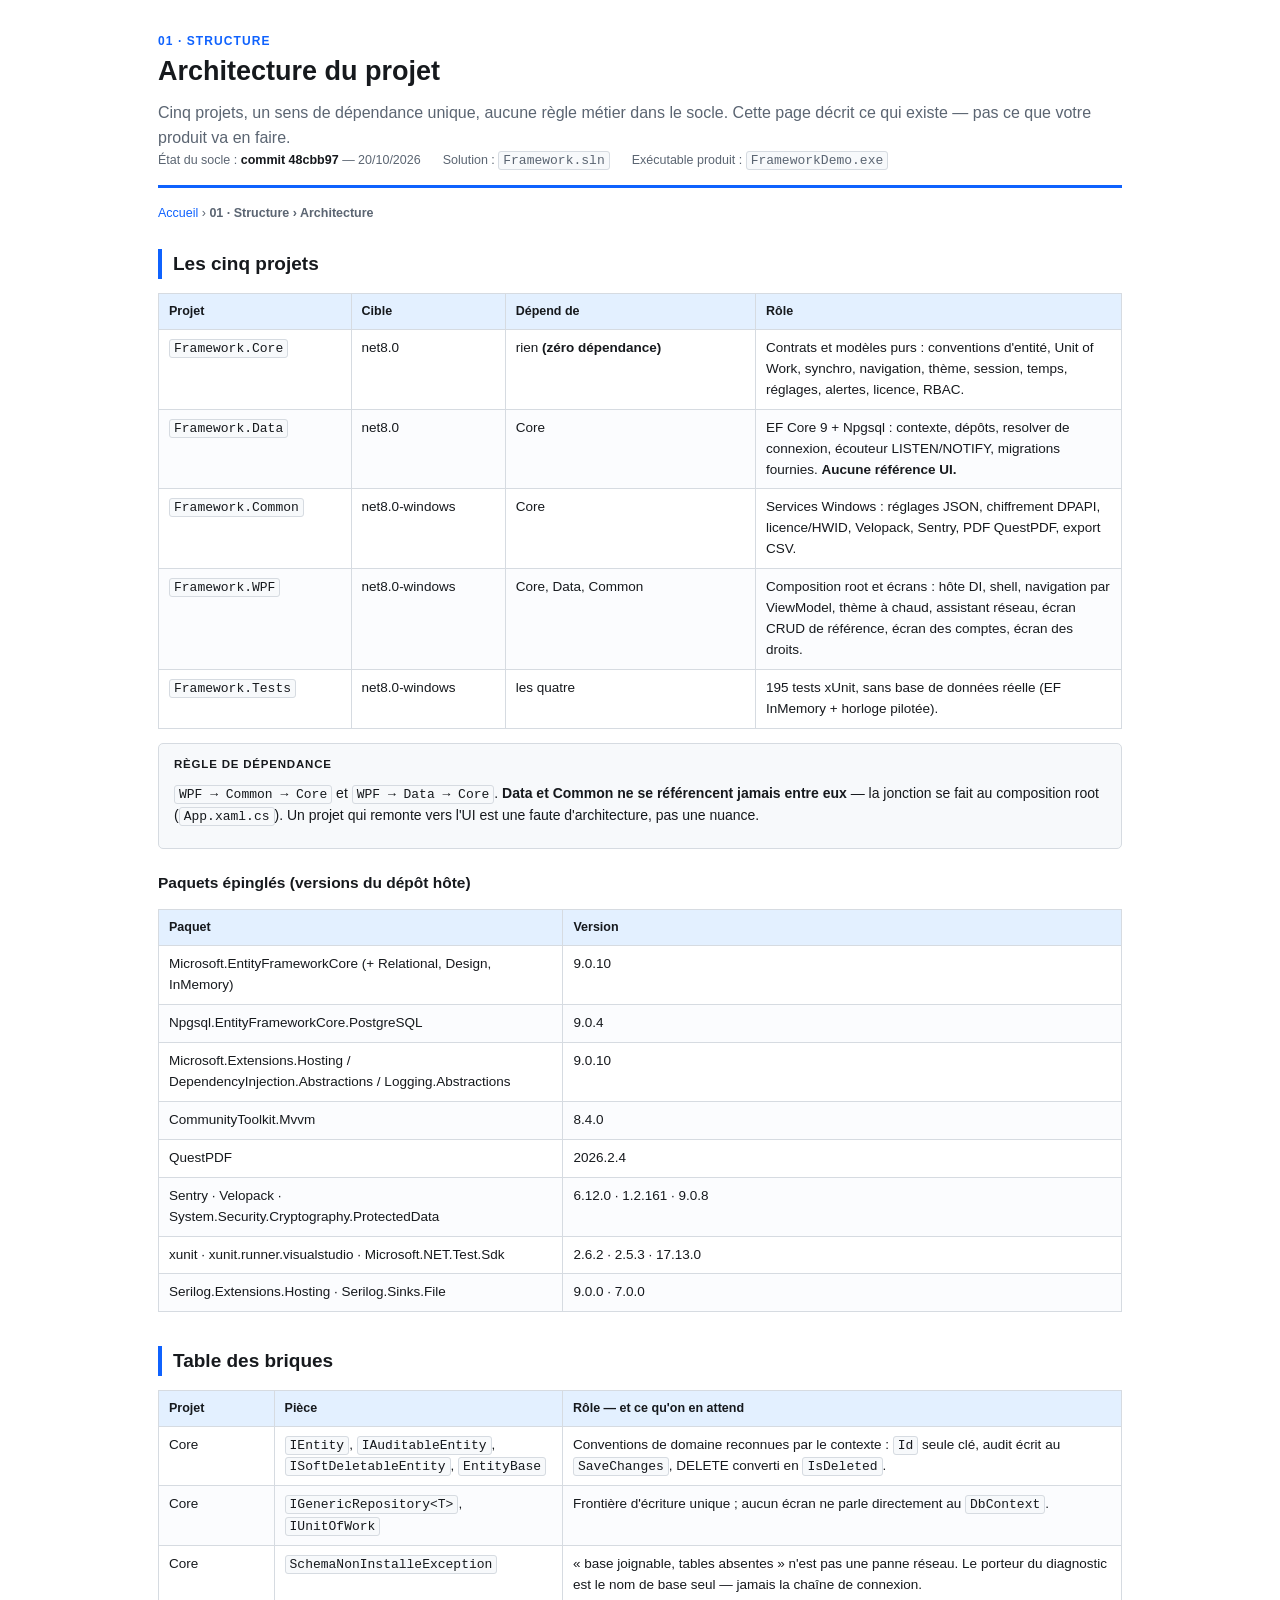
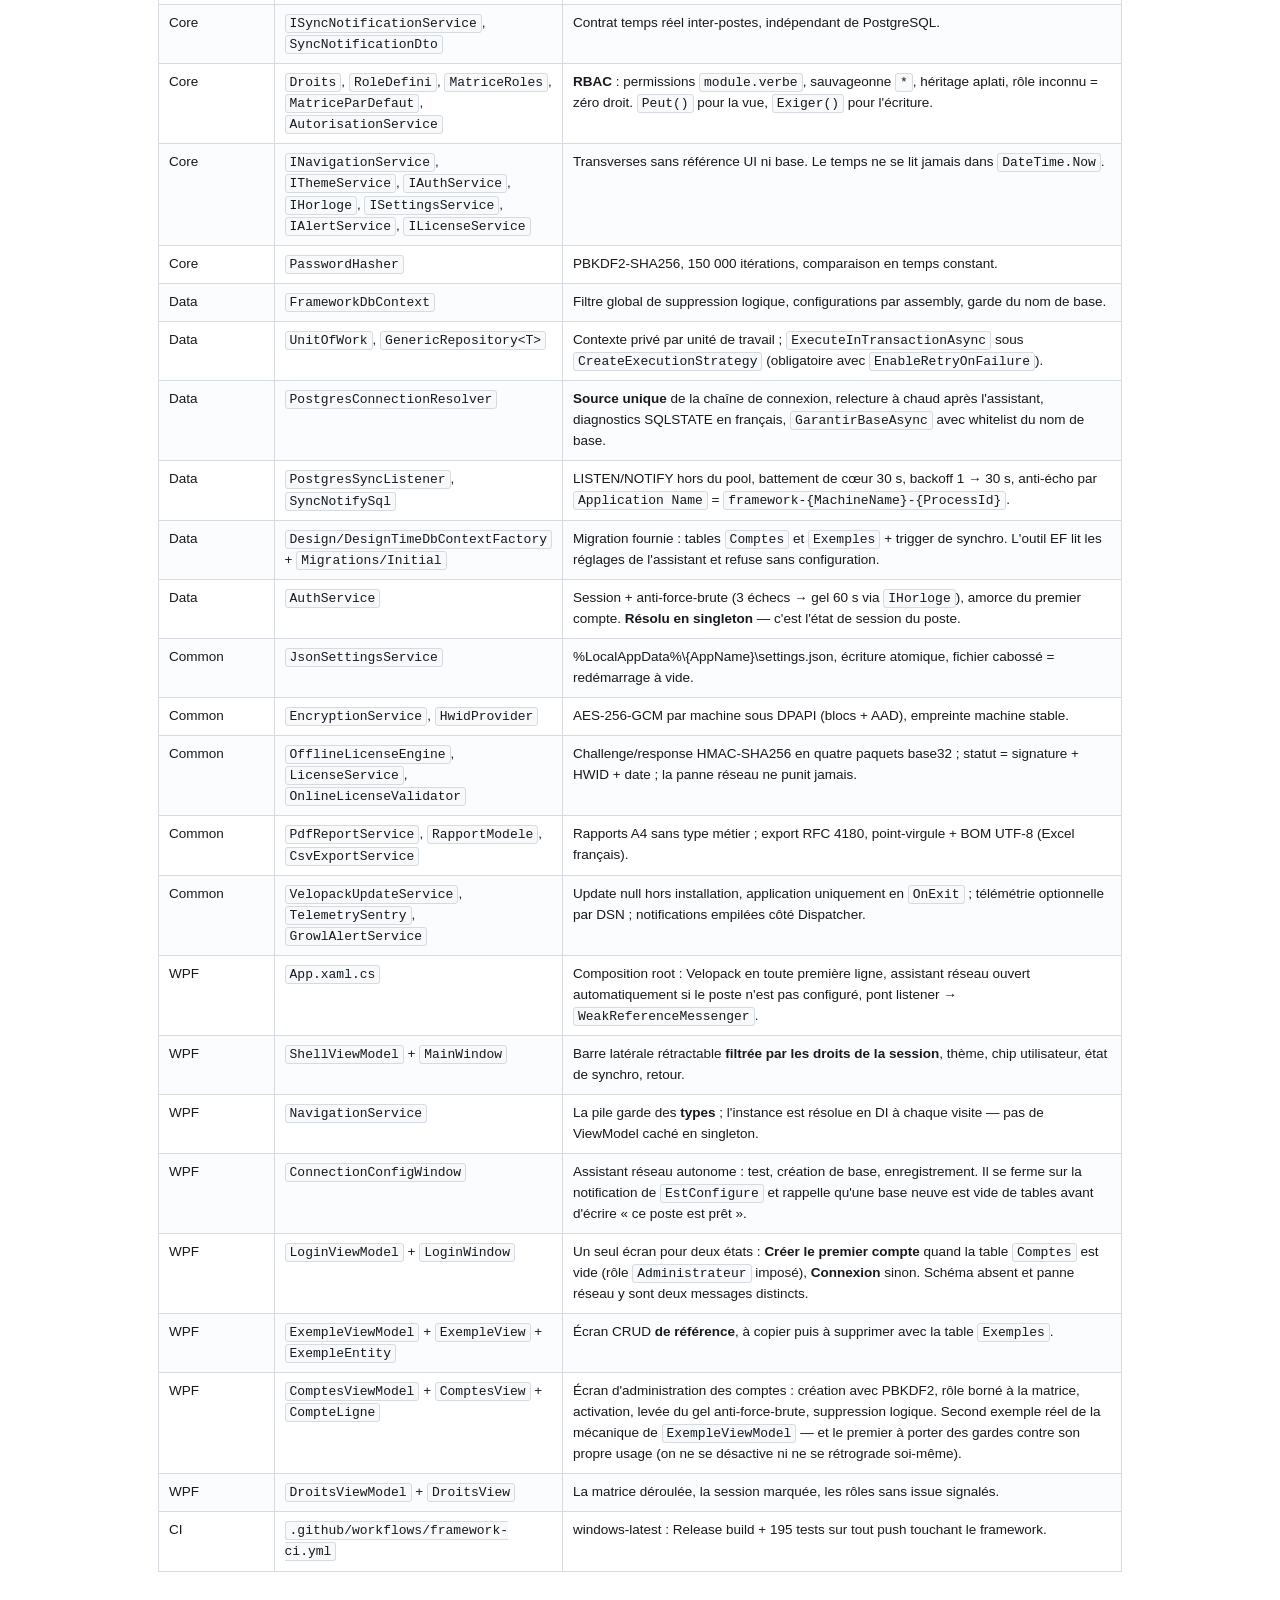
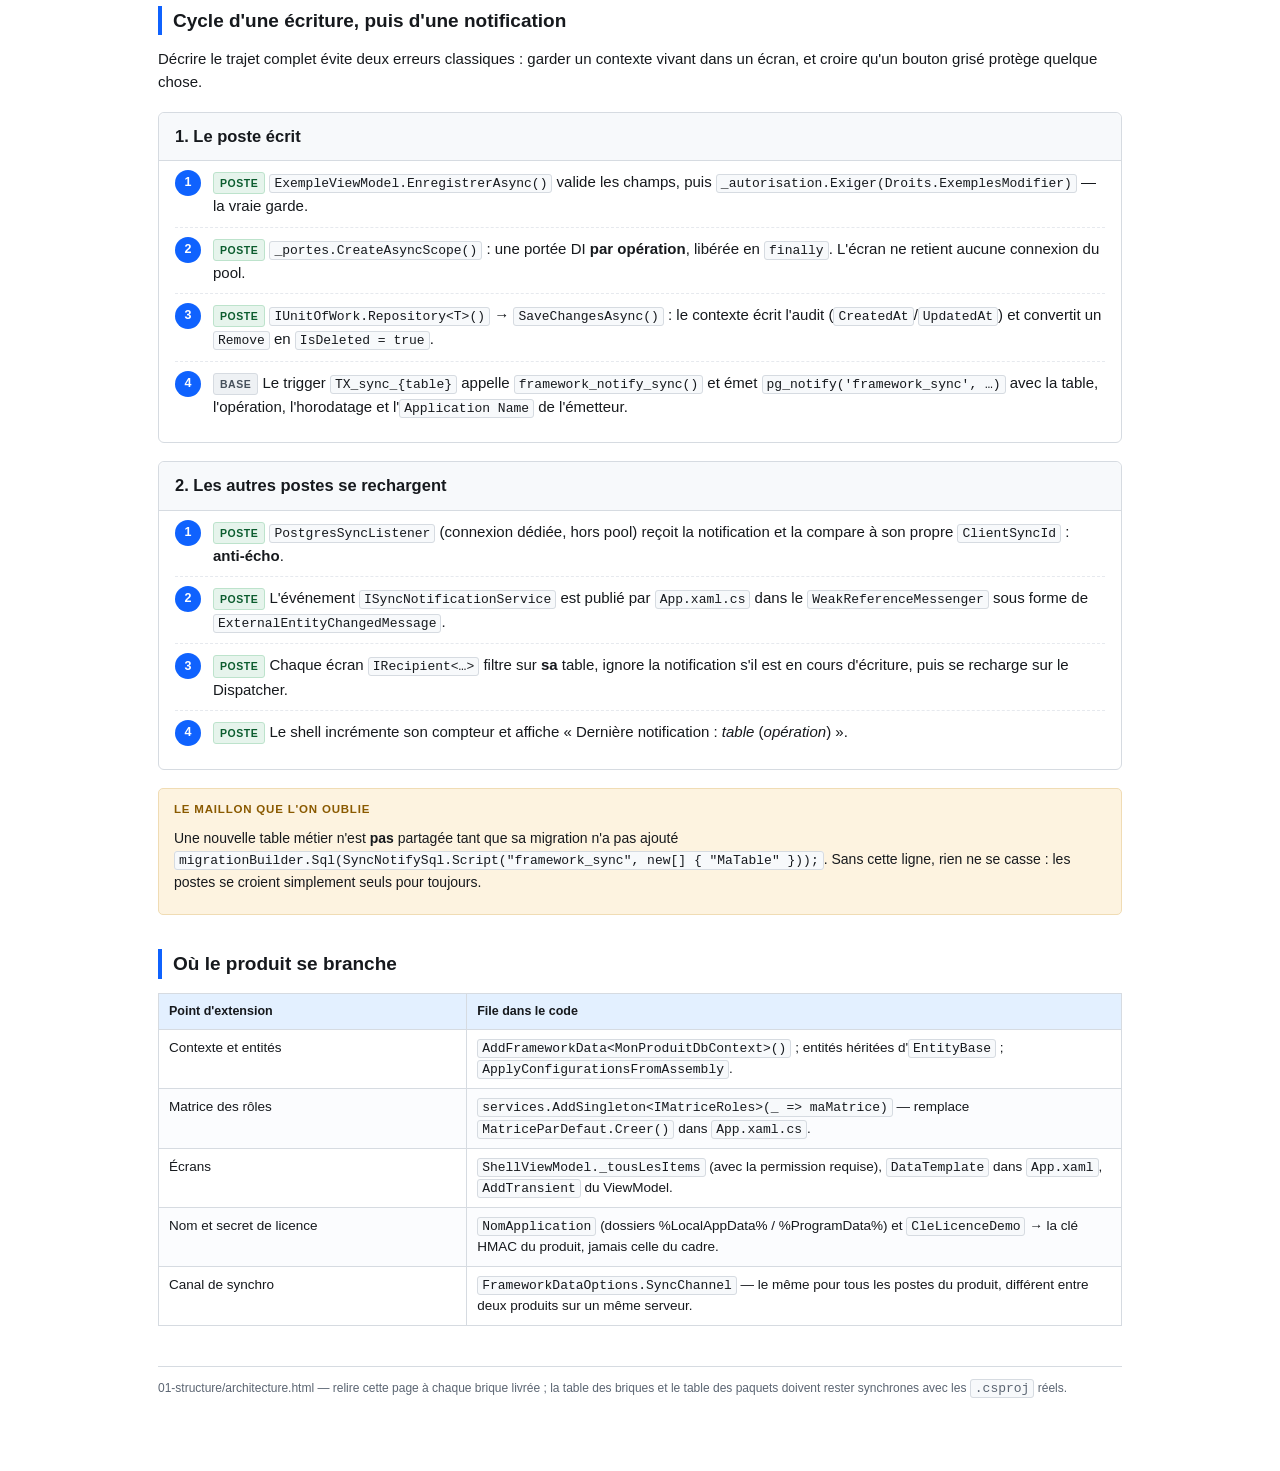
==== commit 9535dab6: "docs(doc) : anomalie T5 consignée — le bouton Recharger était bien un défaut L'exploitant a créé son" ====
--- a/documentation/01-structure/architecture.html
+++ b/documentation/01-structure/architecture.html
@@ -15,7 +15,7 @@
     <p class="lede">Cinq projets, un sens de dépendance unique, aucune règle métier dans
       le socle. Cette page décrit ce qui existe — pas ce que votre produit va en faire.</p>
     <div class="meta">
-      <span>État du socle&nbsp;: <b>commit 01a49dd</b> — 20/10/2026</span>
+      <span>État du socle&nbsp;: <b>commit 48cbb97</b> — 20/10/2026</span>
       <span>Solution&nbsp;: <code>Framework.sln</code></span>
       <span>Exécutable produit&nbsp;: <code>FrameworkDemo.exe</code></span>
     </div>
@@ -40,7 +40,7 @@
         <td>Composition root et écrans&nbsp;: hôte DI, shell, navigation par ViewModel,
           thème à chaud, assistant réseau, écran CRUD de référence, écran des comptes, écran des droits.</td></tr>
       <tr><td><code>Framework.Tests</code></td><td>net8.0-windows</td><td>les quatre</td>
-        <td>194 tests xUnit, sans base de données réelle (EF InMemory + horloge pilotée).</td></tr>
+        <td>195 tests xUnit, sans base de données réelle (EF InMemory + horloge pilotée).</td></tr>
     </tbody>
   </table>
 
@@ -144,7 +144,7 @@
       <tr><td>WPF</td><td><code>DroitsViewModel</code> + <code>DroitsView</code></td>
         <td>La matrice déroulée, la session marquée, les rôles sans issue signalés.</td></tr>
       <tr><td>CI</td><td><code>.github/workflows/framework-ci.yml</code></td>
-        <td>windows-latest&nbsp;: Release build + 194 tests sur tout push touchant le framework.</td></tr>
+        <td>windows-latest&nbsp;: Release build + 195 tests sur tout push touchant le framework.</td></tr>
     </tbody>
   </table>
 
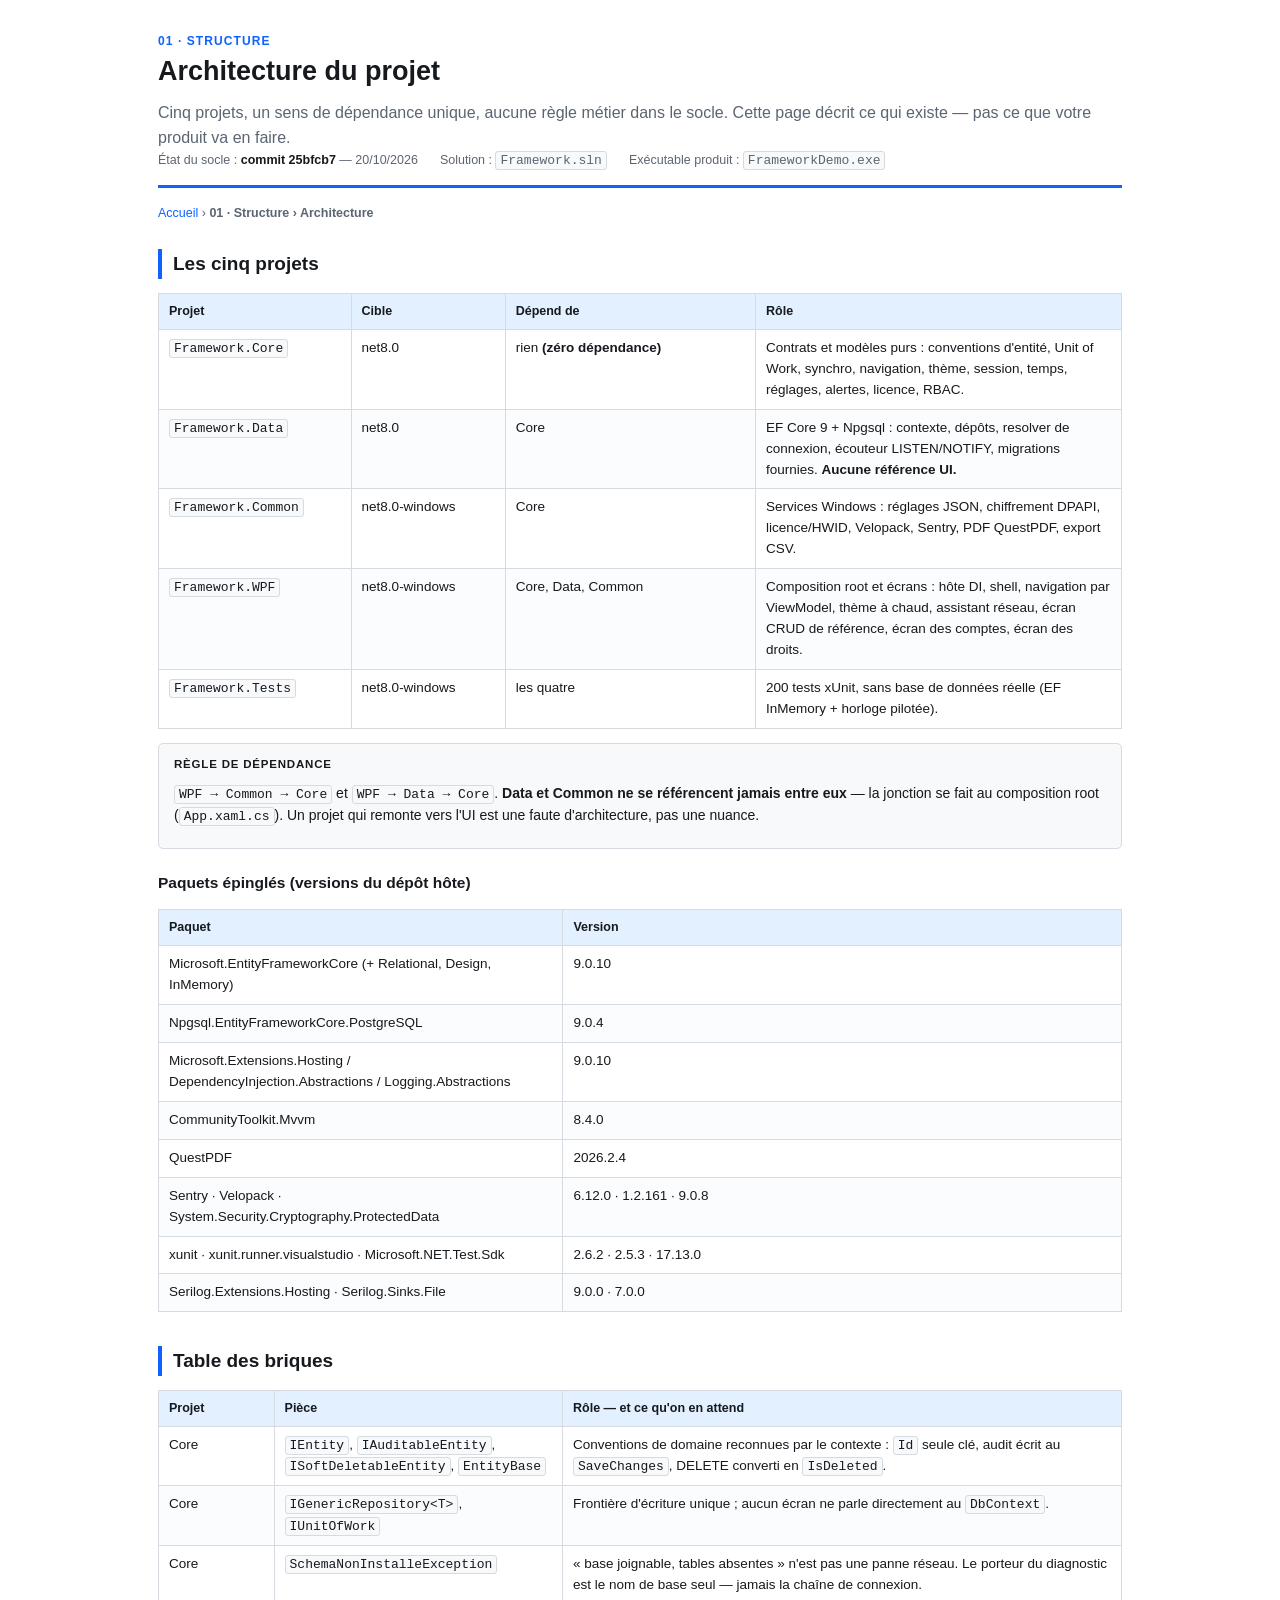
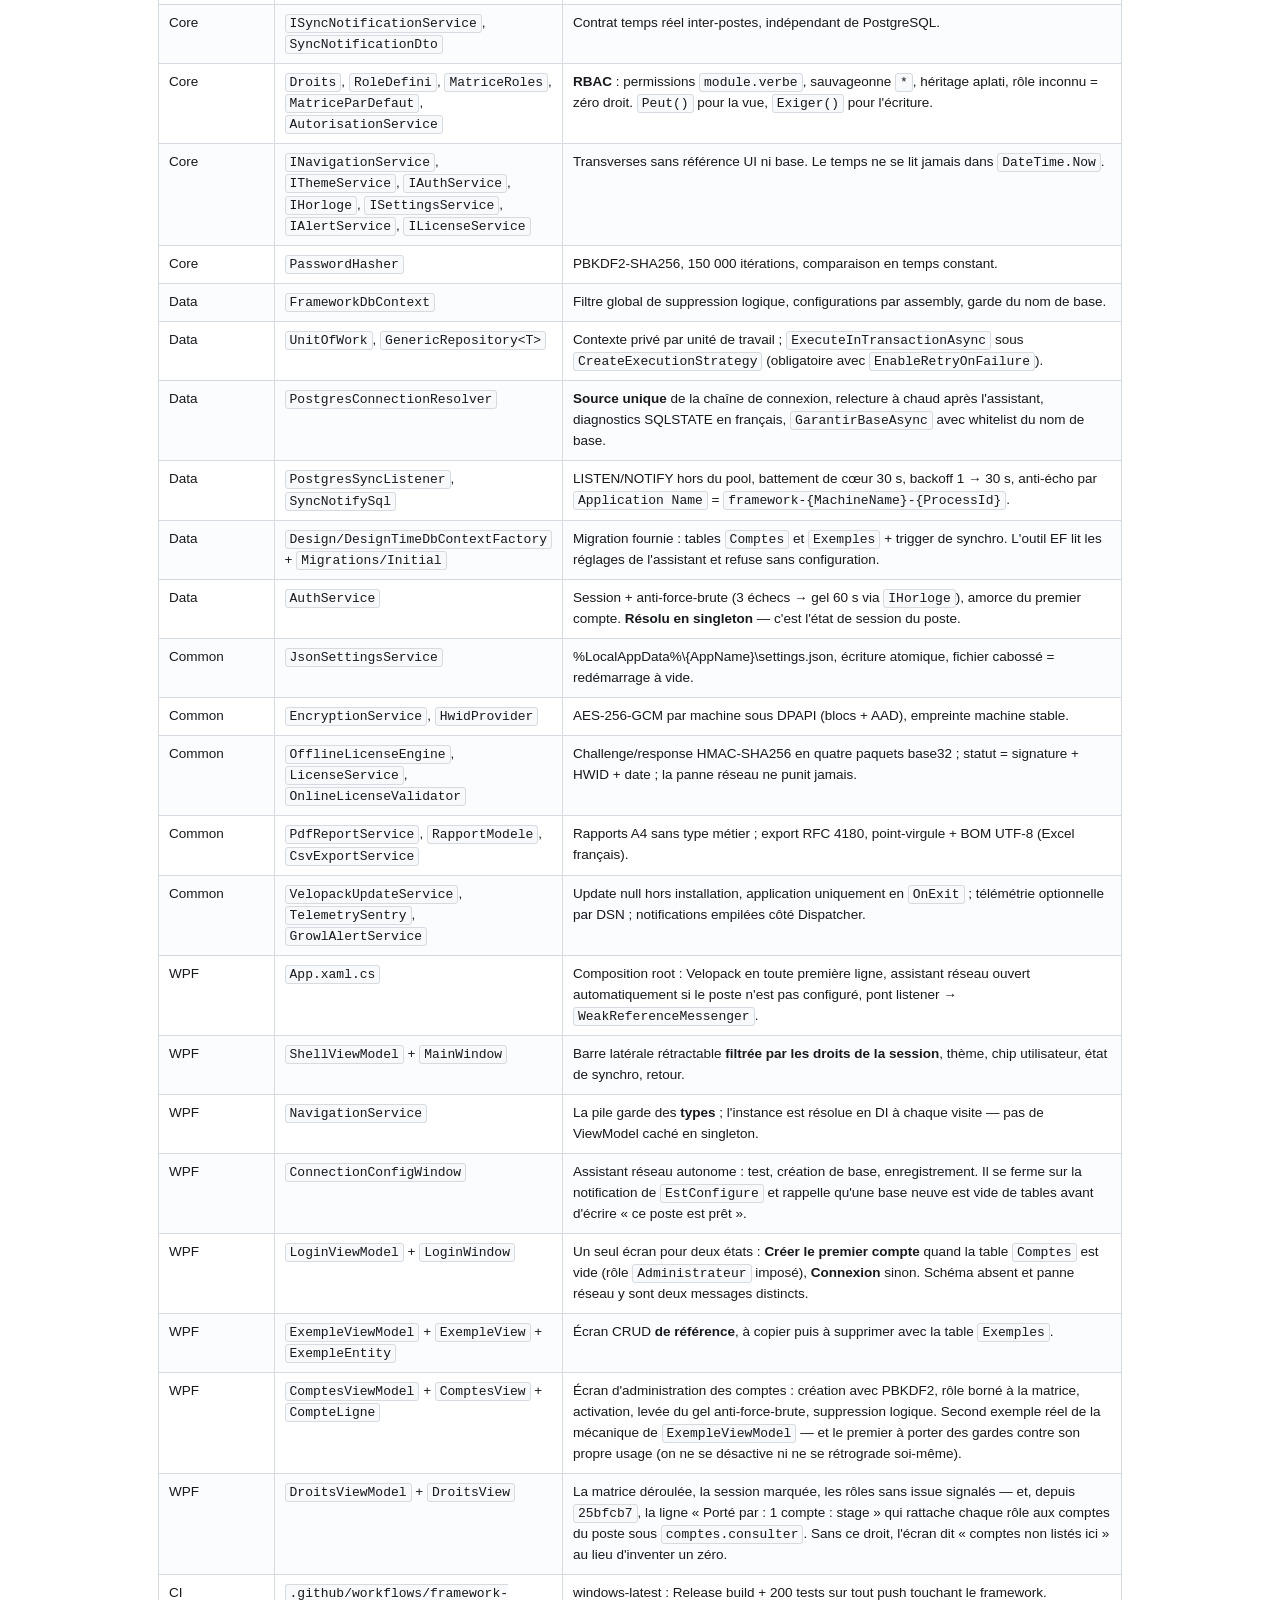
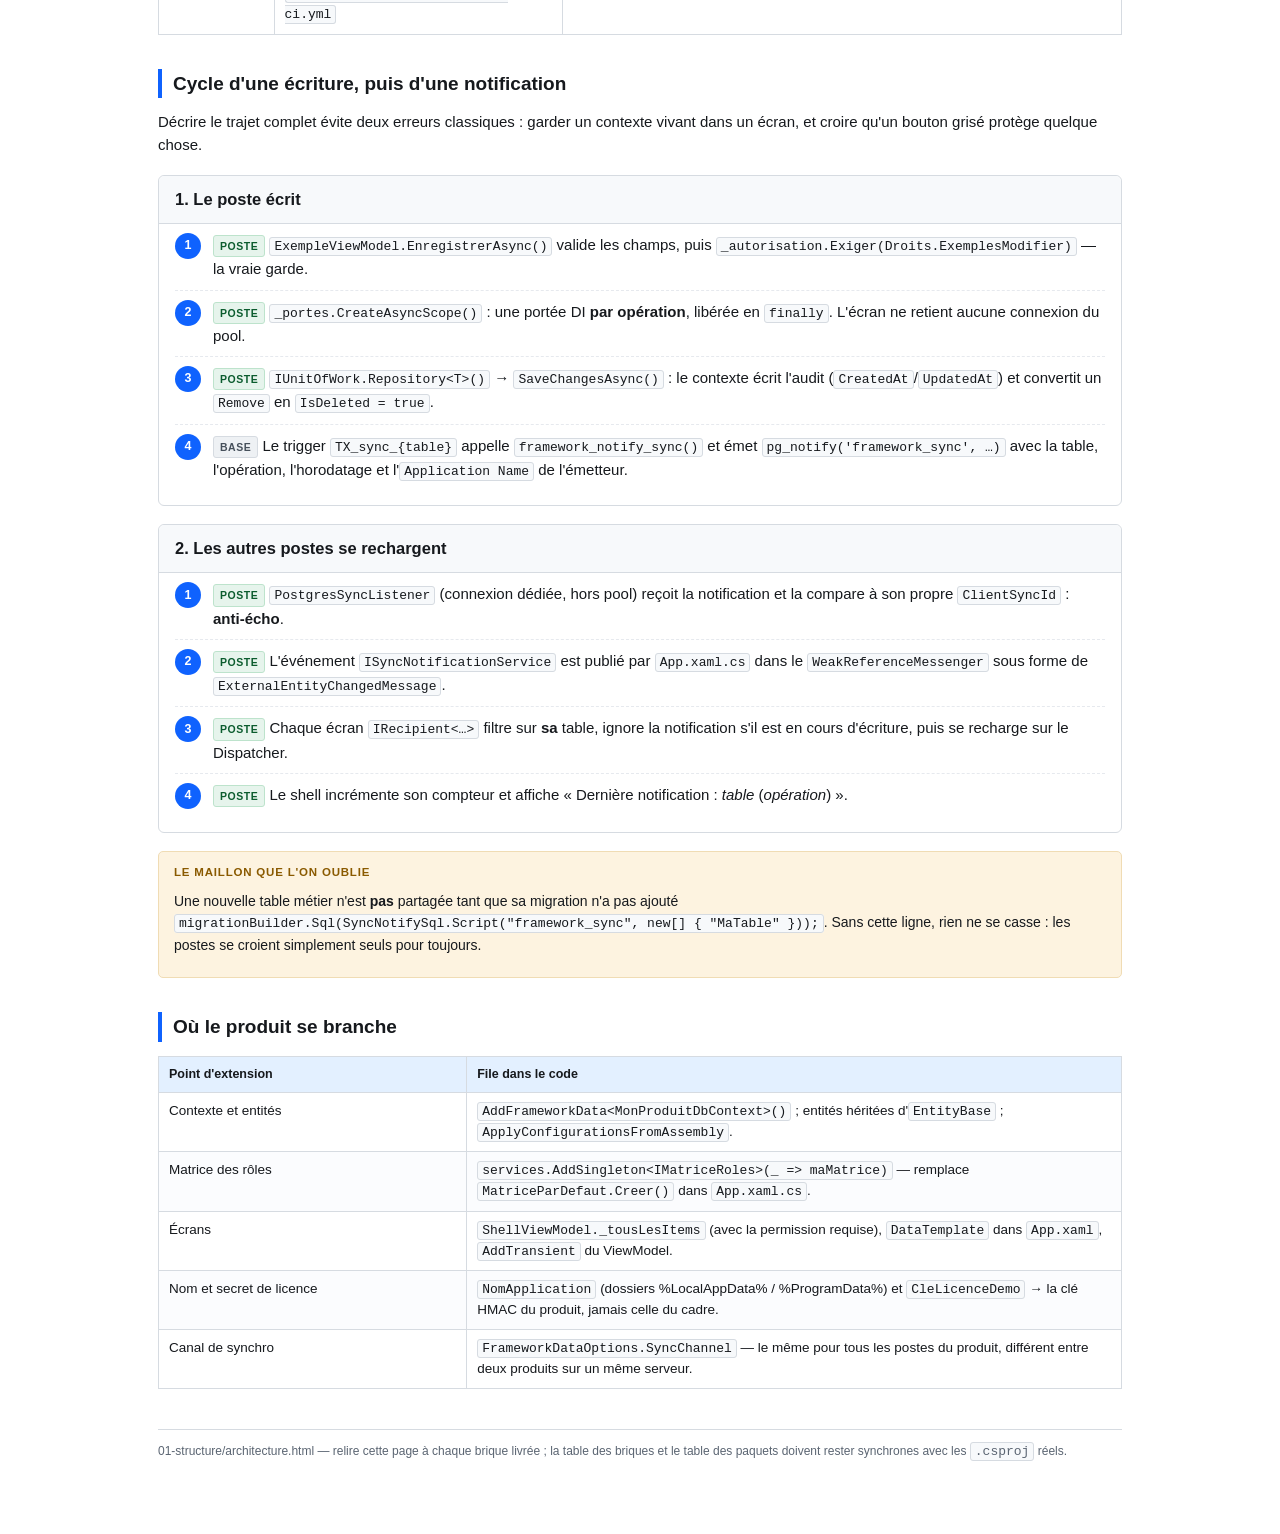
==== commit f56df007: "docs(doc) : alignement sur 25bfcb7 — « Porté par » à l'écran Rôles La brique de code ajoute une lect" ====
--- a/documentation/01-structure/architecture.html
+++ b/documentation/01-structure/architecture.html
@@ -15,7 +15,7 @@
     <p class="lede">Cinq projets, un sens de dépendance unique, aucune règle métier dans
       le socle. Cette page décrit ce qui existe — pas ce que votre produit va en faire.</p>
     <div class="meta">
-      <span>État du socle&nbsp;: <b>commit 48cbb97</b> — 20/10/2026</span>
+      <span>État du socle&nbsp;: <b>commit 25bfcb7</b> — 20/10/2026</span>
       <span>Solution&nbsp;: <code>Framework.sln</code></span>
       <span>Exécutable produit&nbsp;: <code>FrameworkDemo.exe</code></span>
     </div>
@@ -40,7 +40,7 @@
         <td>Composition root et écrans&nbsp;: hôte DI, shell, navigation par ViewModel,
           thème à chaud, assistant réseau, écran CRUD de référence, écran des comptes, écran des droits.</td></tr>
       <tr><td><code>Framework.Tests</code></td><td>net8.0-windows</td><td>les quatre</td>
-        <td>195 tests xUnit, sans base de données réelle (EF InMemory + horloge pilotée).</td></tr>
+        <td>200 tests xUnit, sans base de données réelle (EF InMemory + horloge pilotée).</td></tr>
     </tbody>
   </table>
 
@@ -142,9 +142,12 @@
           de <code>ExempleViewModel</code> — et le premier à porter des gardes contre son propre usage
           (on ne se désactive ni ne se rétrograde soi-même).</td></tr>
       <tr><td>WPF</td><td><code>DroitsViewModel</code> + <code>DroitsView</code></td>
-        <td>La matrice déroulée, la session marquée, les rôles sans issue signalés.</td></tr>
+        <td>La matrice déroulée, la session marquée, les rôles sans issue signalés&nbsp;— et, depuis
+          <code>25bfcb7</code>, la ligne «&nbsp;Porté par&nbsp;: 1 compte&nbsp;: stage&nbsp;» qui rattache chaque
+          rôle aux comptes du poste sous <code>comptes.consulter</code>. Sans ce droit, l'écran dit
+          «&nbsp;comptes non listés ici&nbsp;» au lieu d'inventer un zéro.</td></tr>
       <tr><td>CI</td><td><code>.github/workflows/framework-ci.yml</code></td>
-        <td>windows-latest&nbsp;: Release build + 195 tests sur tout push touchant le framework.</td></tr>
+        <td>windows-latest&nbsp;: Release build + 200 tests sur tout push touchant le framework.</td></tr>
     </tbody>
   </table>
 
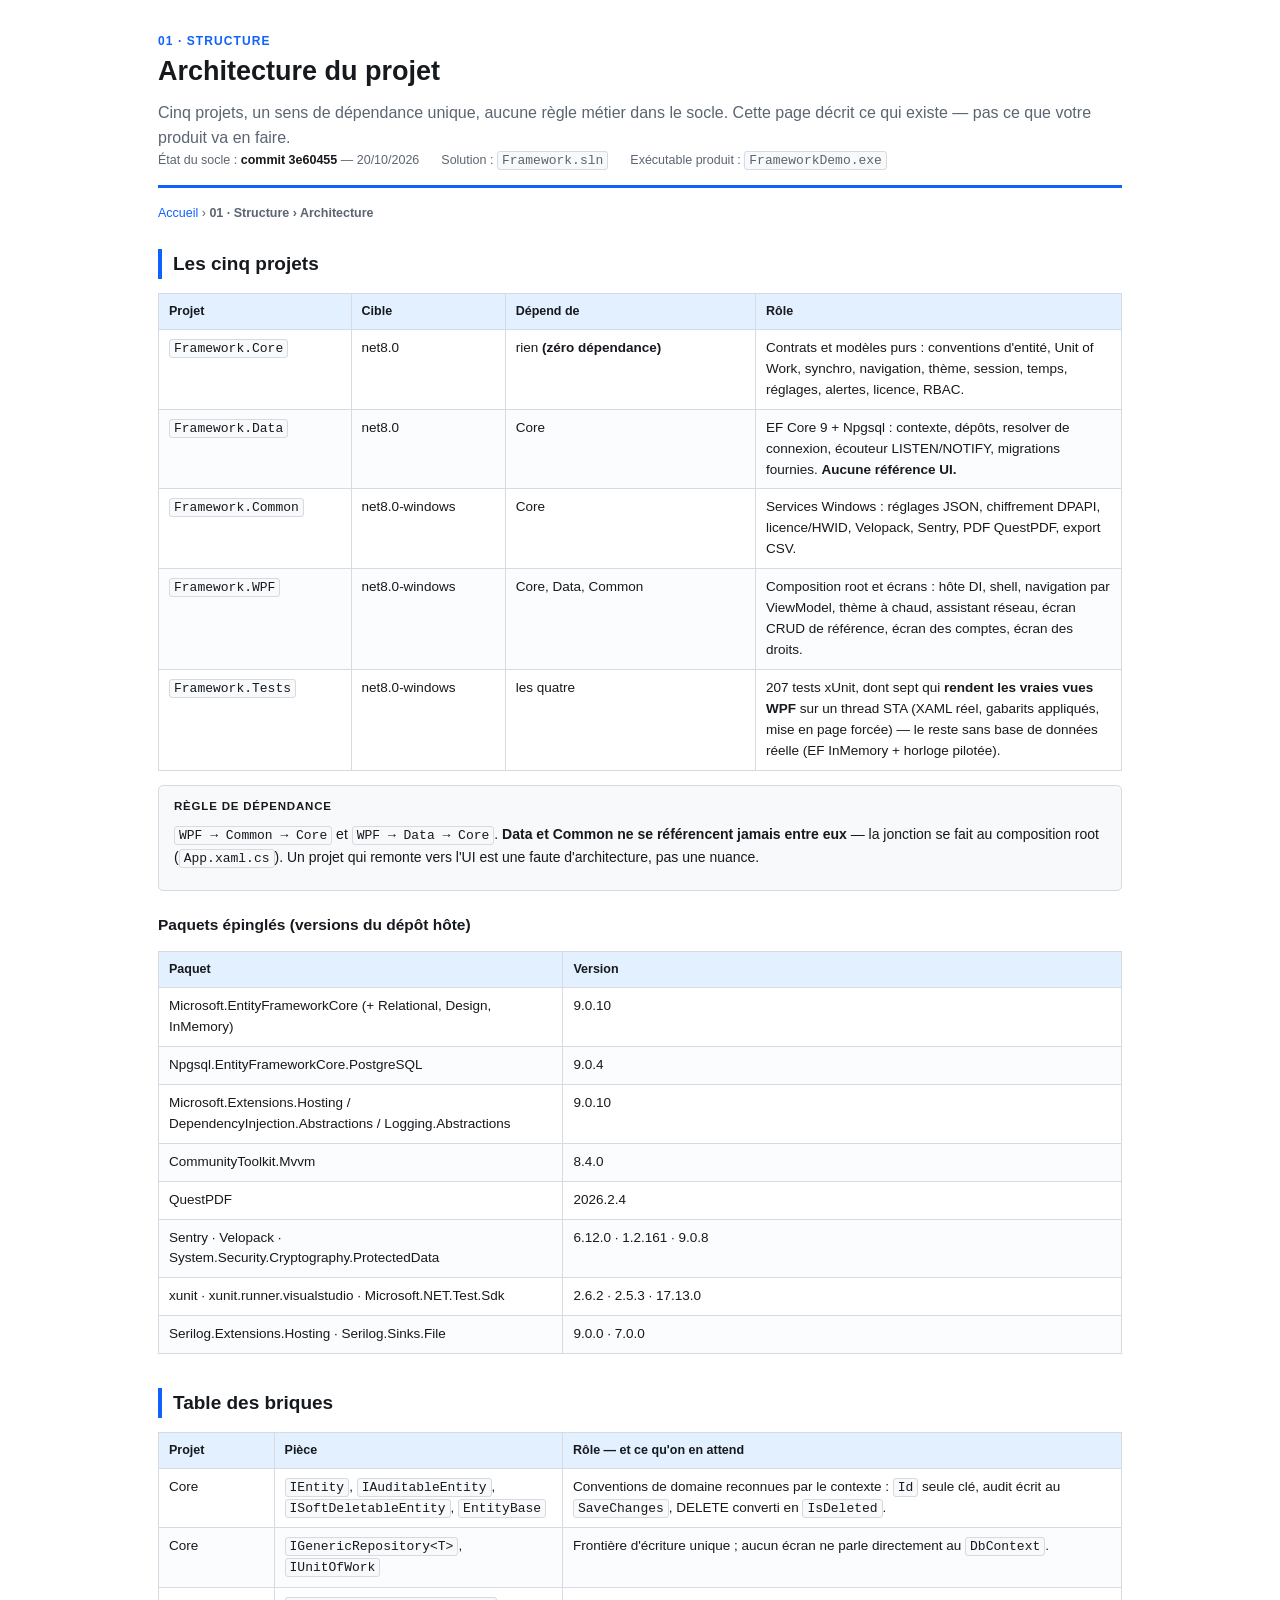
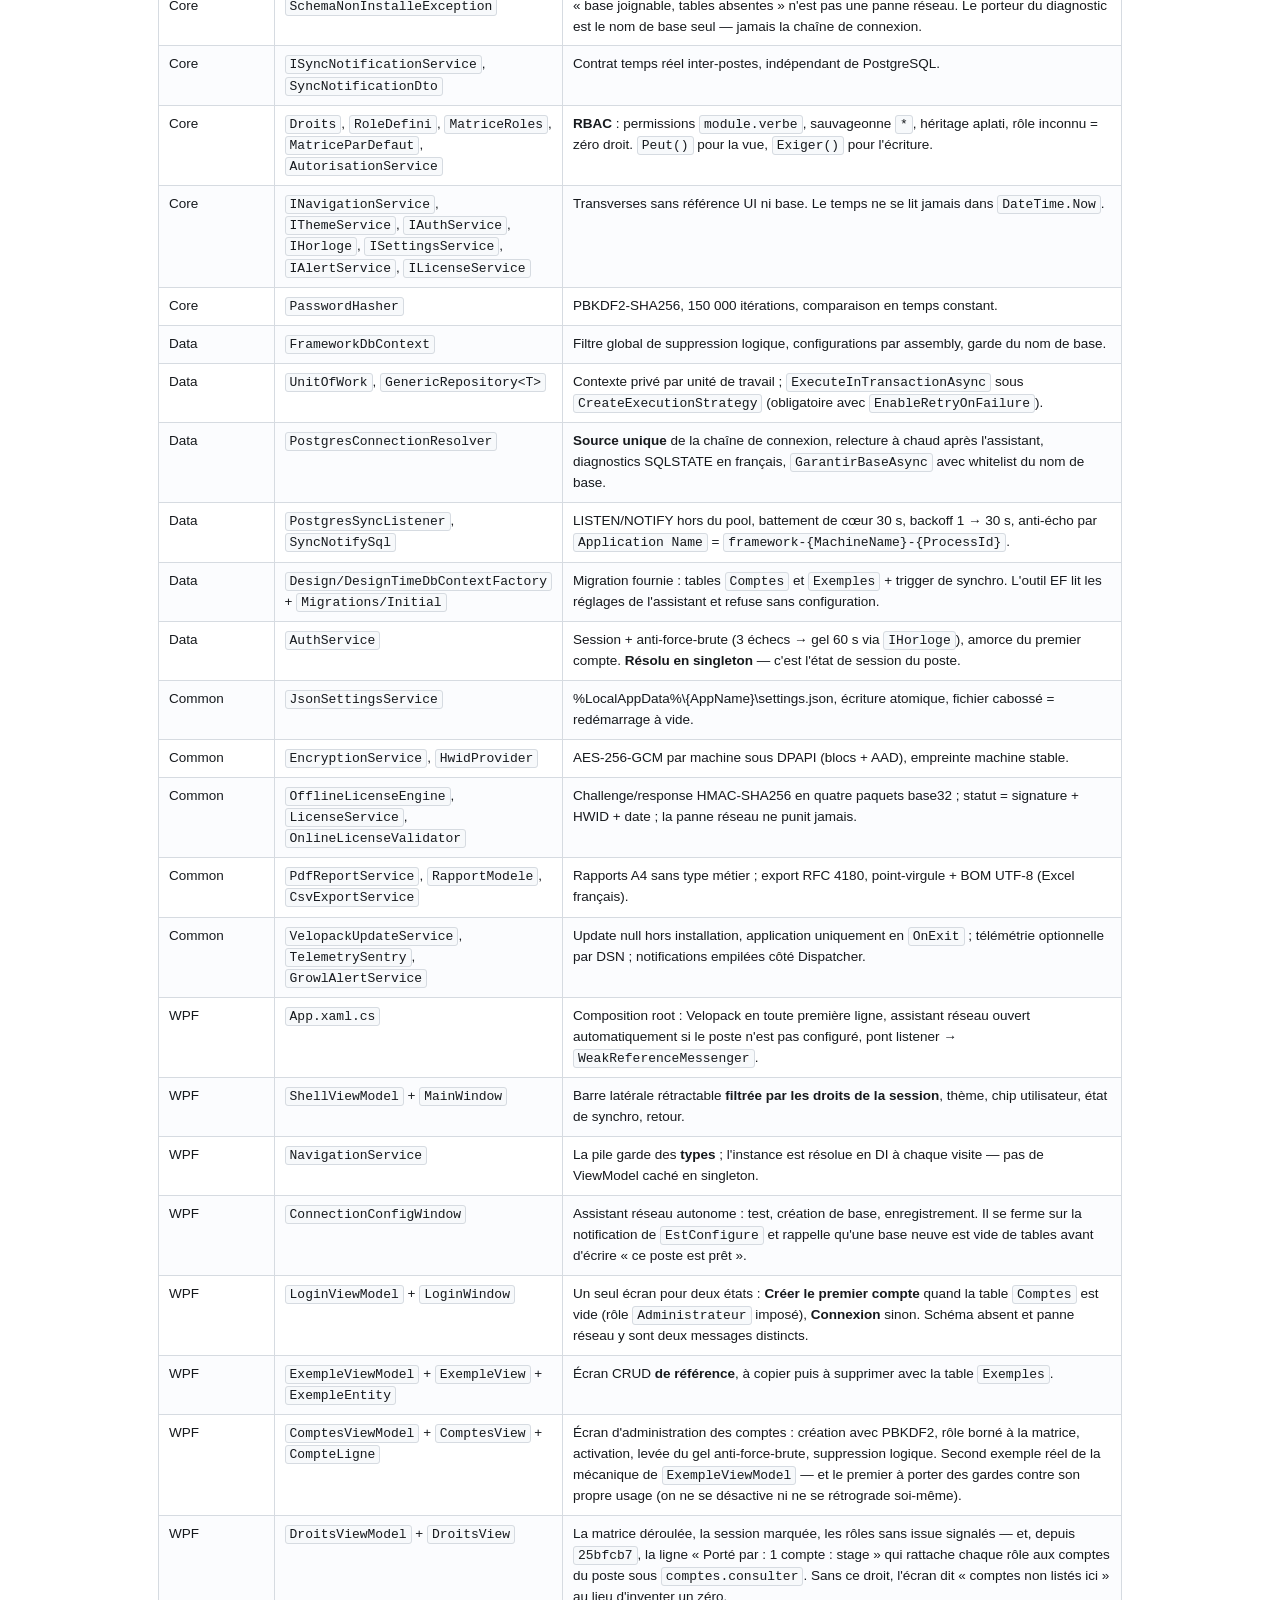
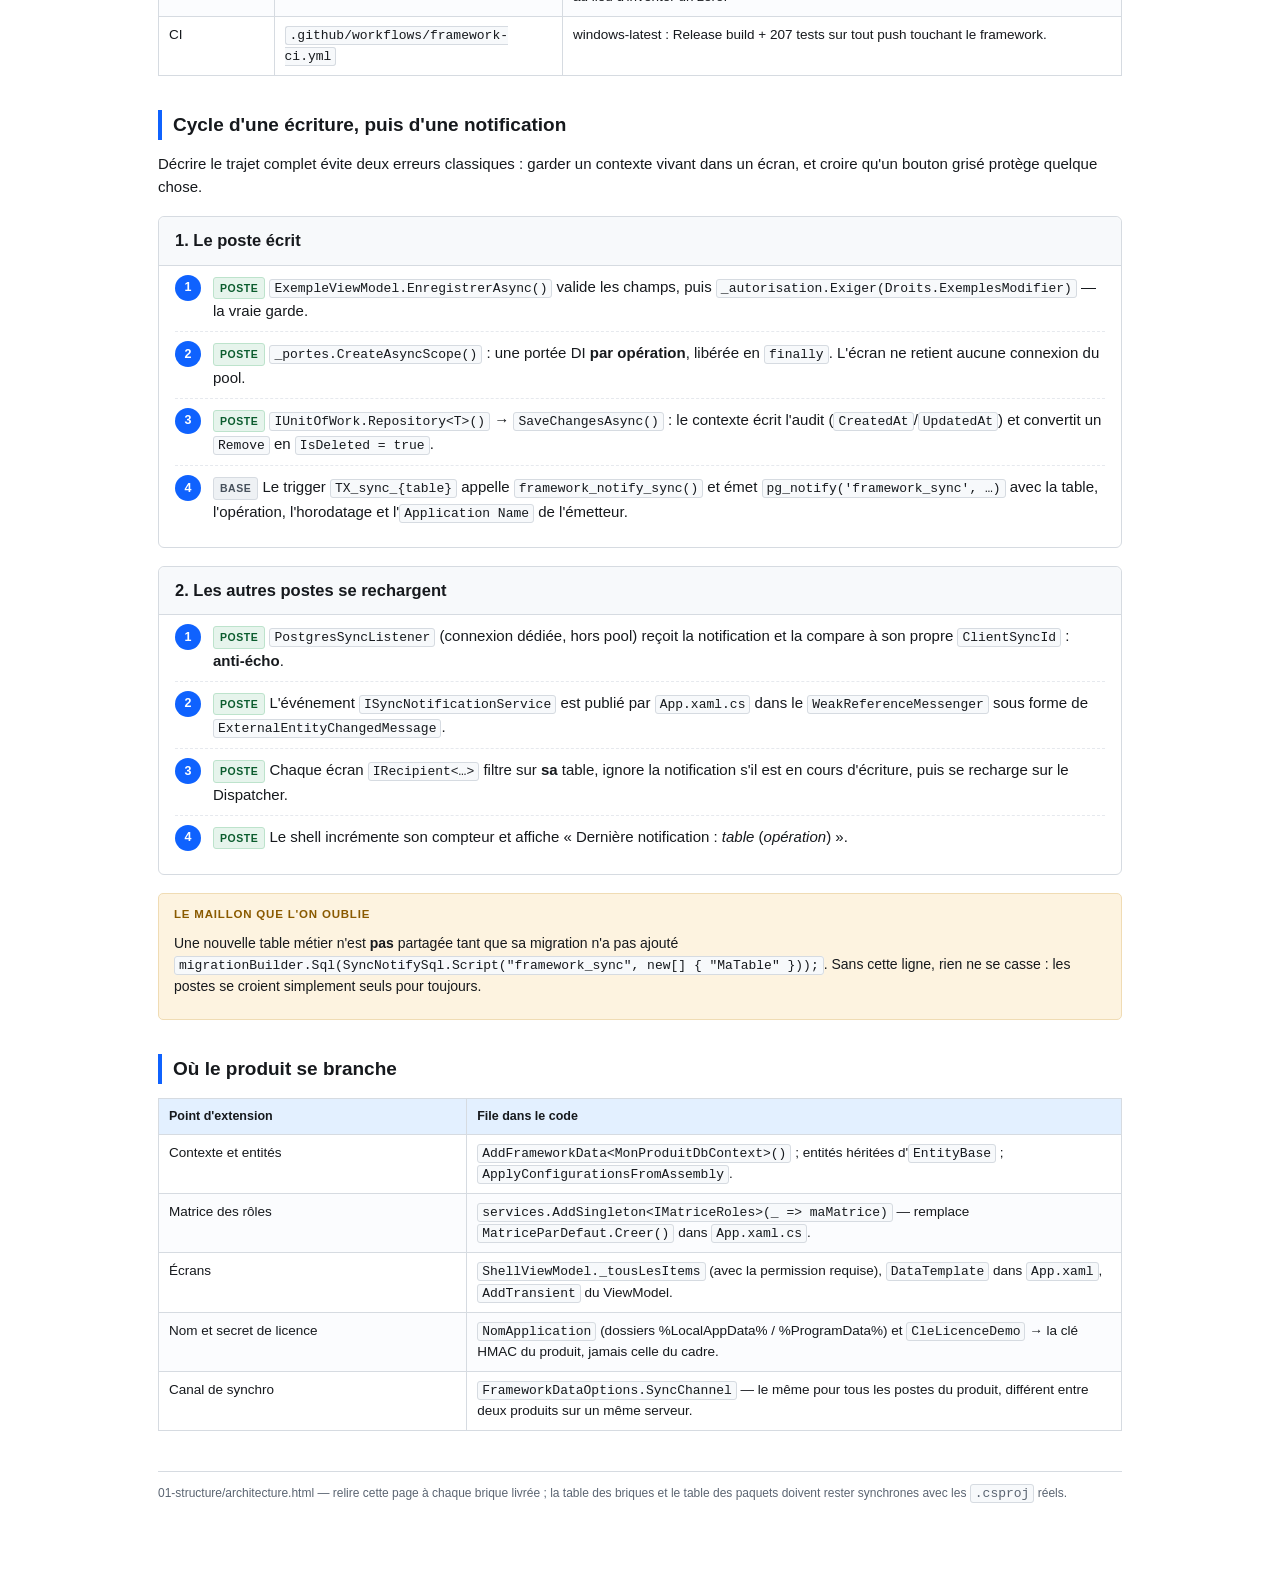
==== commit 4806340b: "docs(doc) : alignement sur 3e60455 — le crash de rendu est consigné L'Exploitant a ouvert un écran q" ====
--- a/documentation/01-structure/architecture.html
+++ b/documentation/01-structure/architecture.html
@@ -15,7 +15,7 @@
     <p class="lede">Cinq projets, un sens de dépendance unique, aucune règle métier dans
       le socle. Cette page décrit ce qui existe — pas ce que votre produit va en faire.</p>
     <div class="meta">
-      <span>État du socle&nbsp;: <b>commit 25bfcb7</b> — 20/10/2026</span>
+      <span>État du socle&nbsp;: <b>commit 3e60455</b> — 20/10/2026</span>
       <span>Solution&nbsp;: <code>Framework.sln</code></span>
       <span>Exécutable produit&nbsp;: <code>FrameworkDemo.exe</code></span>
     </div>
@@ -40,7 +40,7 @@
         <td>Composition root et écrans&nbsp;: hôte DI, shell, navigation par ViewModel,
           thème à chaud, assistant réseau, écran CRUD de référence, écran des comptes, écran des droits.</td></tr>
       <tr><td><code>Framework.Tests</code></td><td>net8.0-windows</td><td>les quatre</td>
-        <td>200 tests xUnit, sans base de données réelle (EF InMemory + horloge pilotée).</td></tr>
+        <td>207 tests xUnit, dont sept qui <b>rendent les vraies vues WPF</b> sur un thread STA (XAML réel, gabarits appliqués, mise en page forcée) — le reste sans base de données réelle (EF InMemory + horloge pilotée).</td></tr>
     </tbody>
   </table>
 
@@ -147,7 +147,7 @@
           rôle aux comptes du poste sous <code>comptes.consulter</code>. Sans ce droit, l'écran dit
           «&nbsp;comptes non listés ici&nbsp;» au lieu d'inventer un zéro.</td></tr>
       <tr><td>CI</td><td><code>.github/workflows/framework-ci.yml</code></td>
-        <td>windows-latest&nbsp;: Release build + 200 tests sur tout push touchant le framework.</td></tr>
+        <td>windows-latest&nbsp;: Release build + 207 tests sur tout push touchant le framework.</td></tr>
     </tbody>
   </table>
 
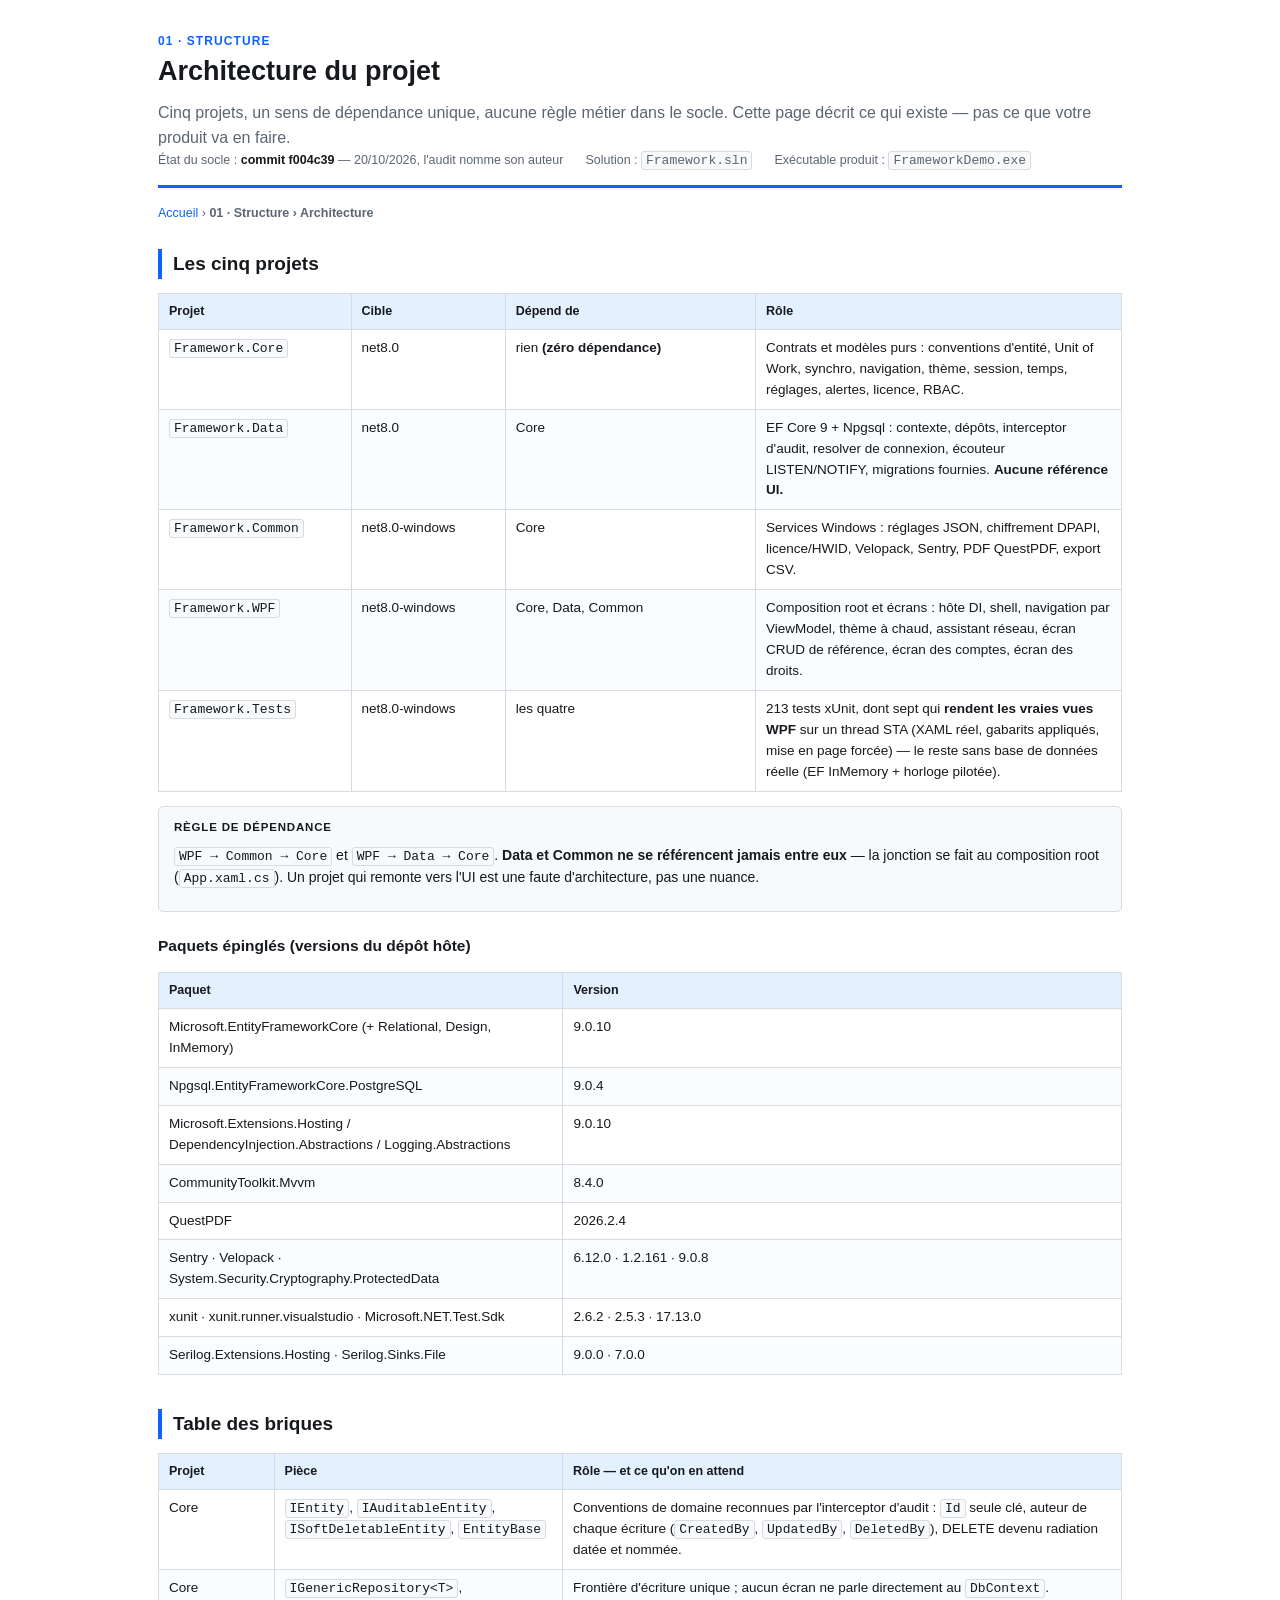
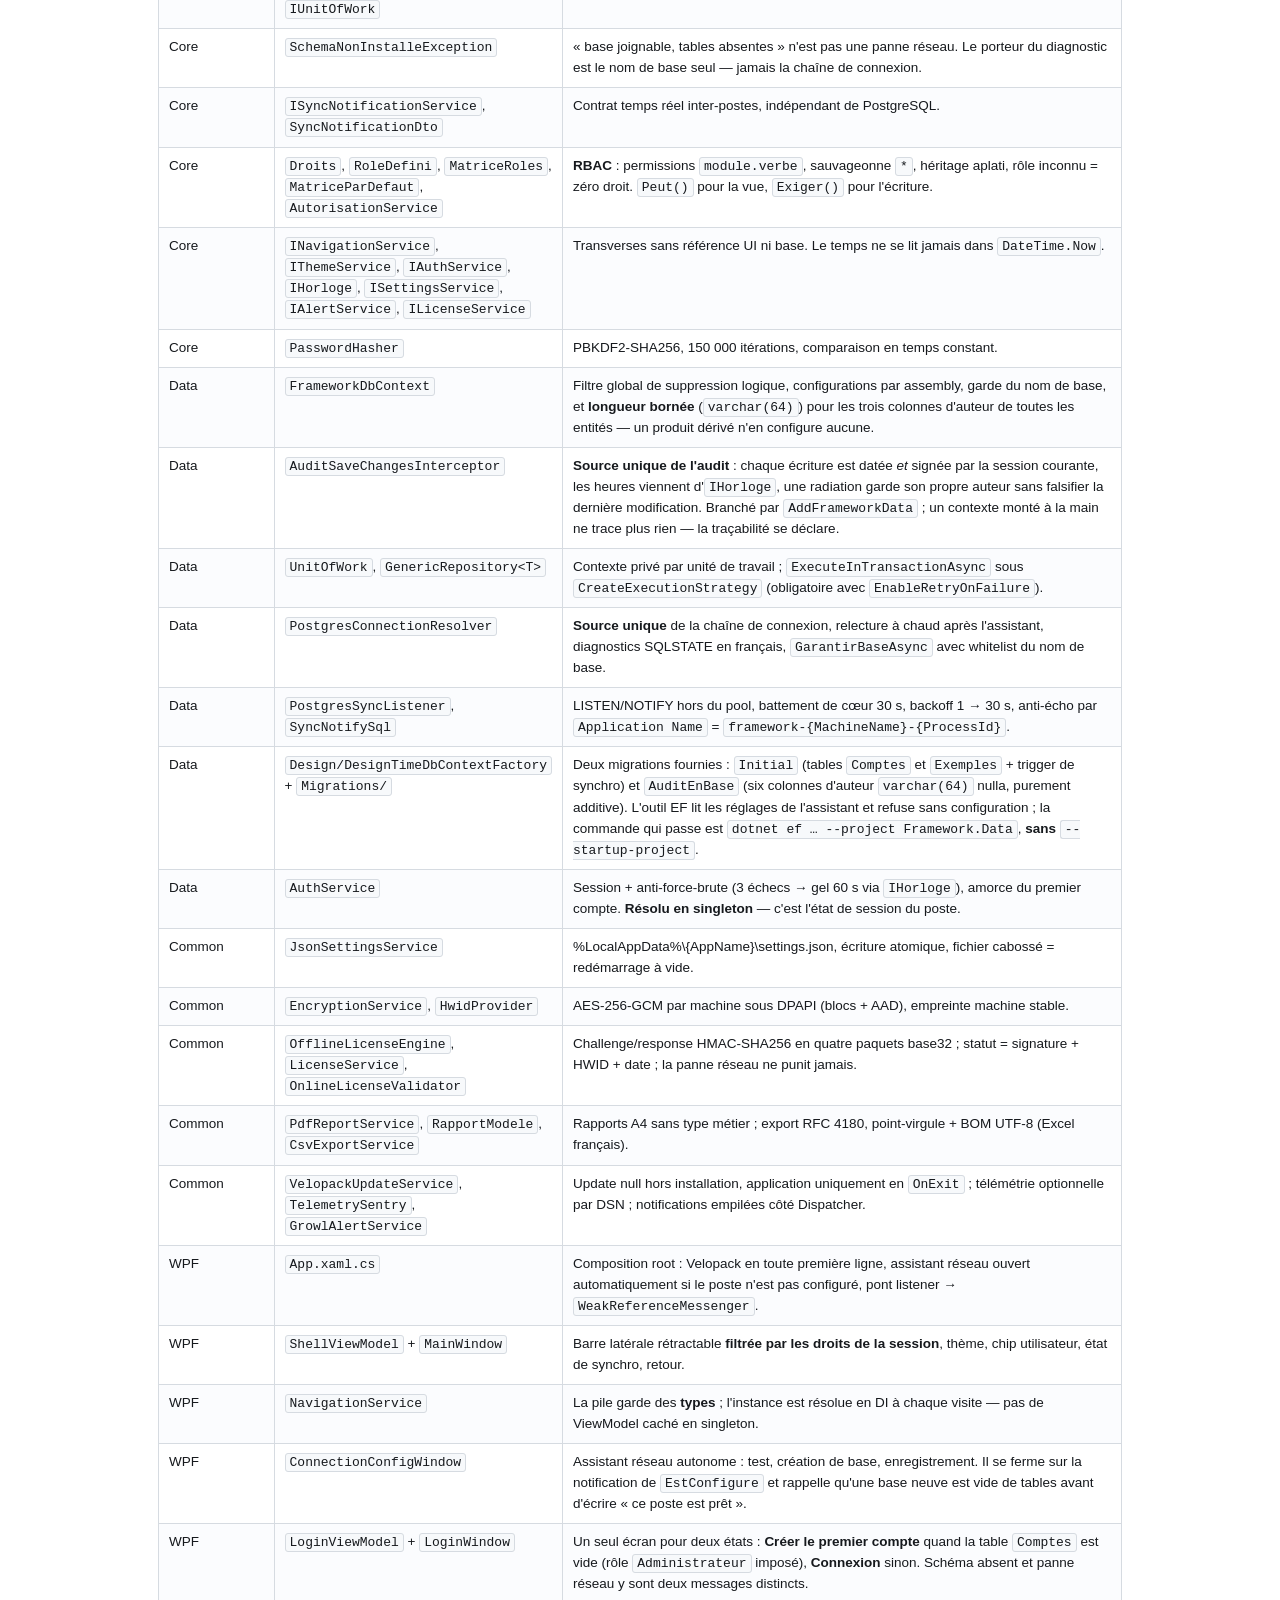
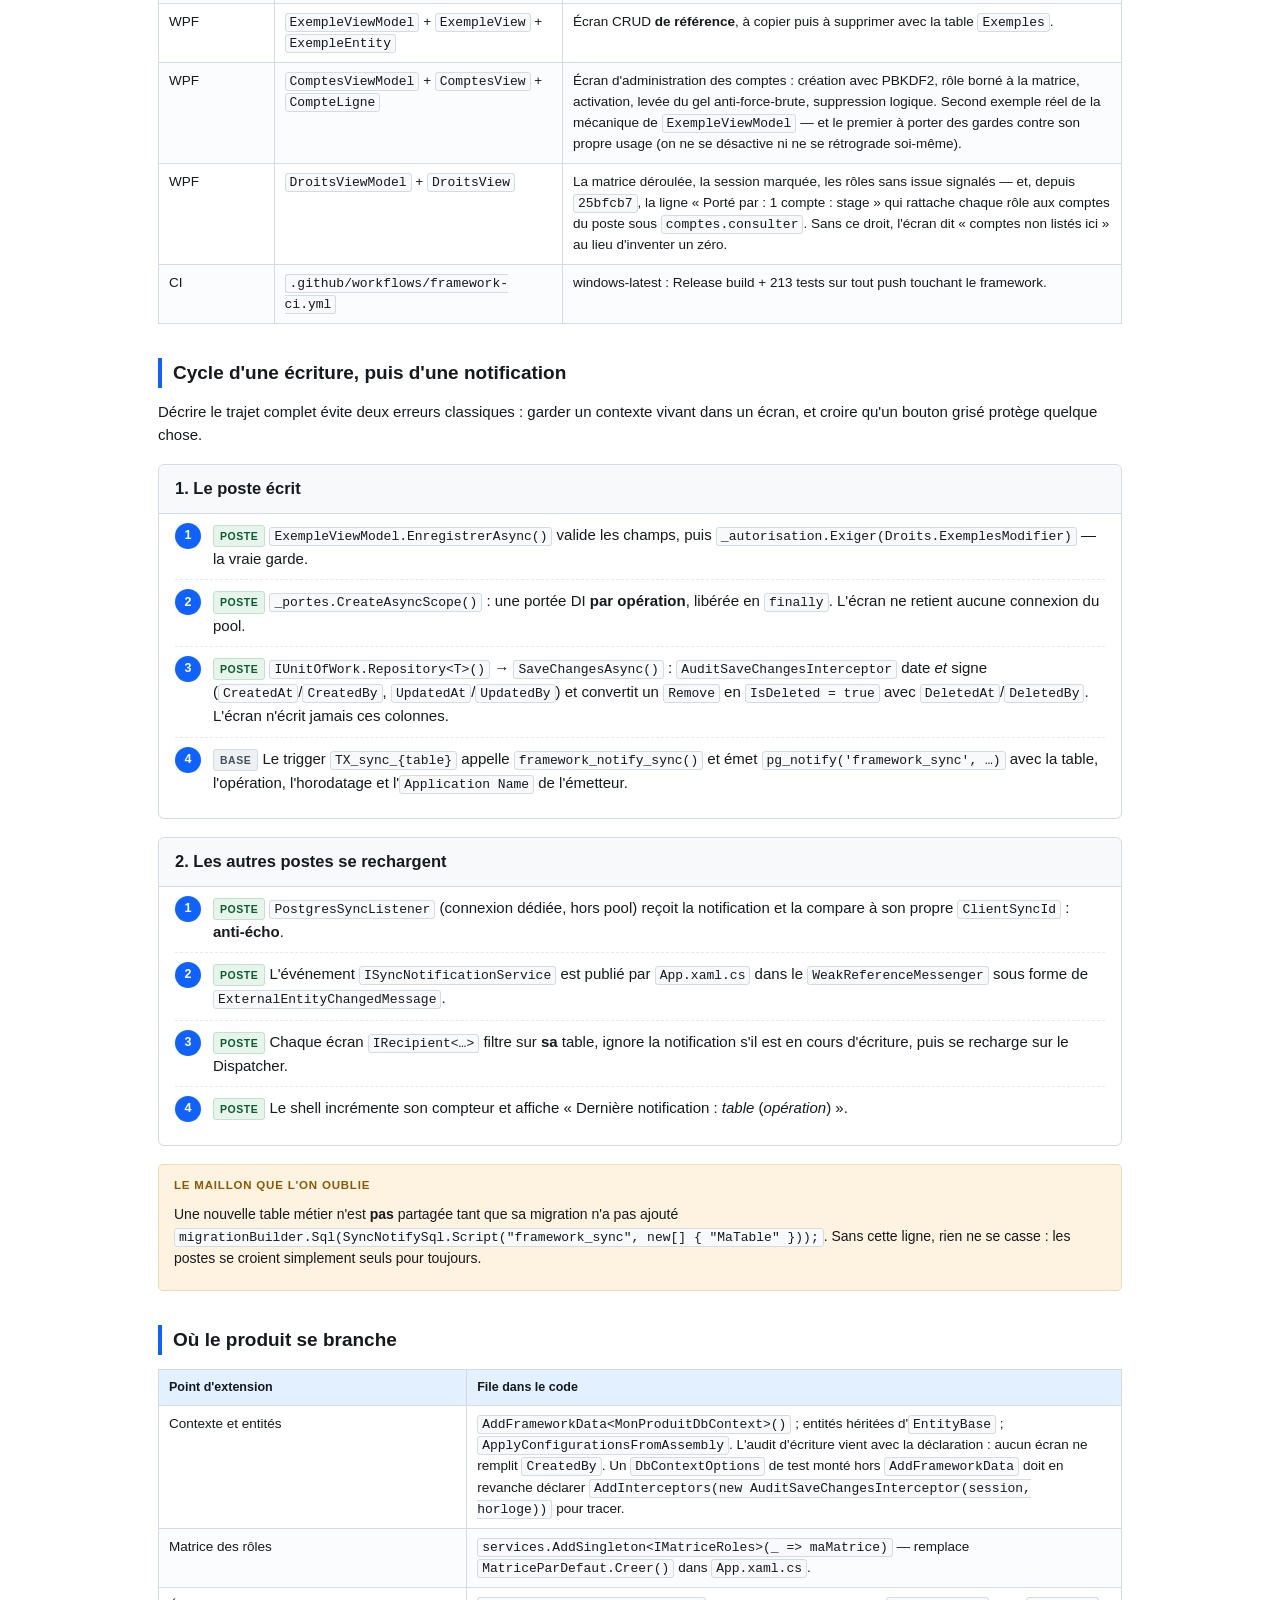
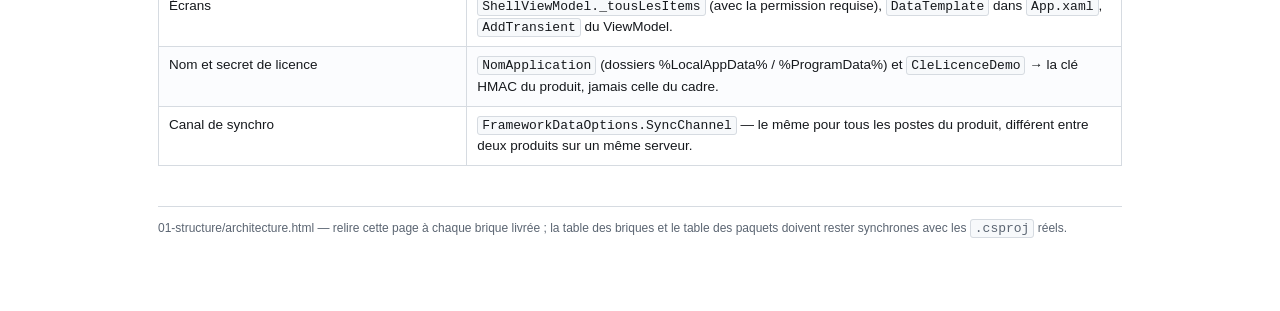
==== commit c82217ea: "docs(doc) : alignement sur f004c39 — l'audit a désormais un nom à montrer Le blueprint, l'architectu" ====
--- a/documentation/01-structure/architecture.html
+++ b/documentation/01-structure/architecture.html
@@ -15,7 +15,7 @@
     <p class="lede">Cinq projets, un sens de dépendance unique, aucune règle métier dans
       le socle. Cette page décrit ce qui existe — pas ce que votre produit va en faire.</p>
     <div class="meta">
-      <span>État du socle&nbsp;: <b>commit 3e60455</b> — 20/10/2026</span>
+      <span>État du socle&nbsp;: <b>commit f004c39</b> — 20/10/2026, l'audit nomme son auteur</span>
       <span>Solution&nbsp;: <code>Framework.sln</code></span>
       <span>Exécutable produit&nbsp;: <code>FrameworkDemo.exe</code></span>
     </div>
@@ -31,7 +31,7 @@
         <td>Contrats et modèles purs&nbsp;: conventions d'entité, Unit of Work, synchro,
           navigation, thème, session, temps, réglages, alertes, licence, RBAC.</td></tr>
       <tr><td><code>Framework.Data</code></td><td>net8.0</td><td>Core</td>
-        <td>EF Core 9 + Npgsql&nbsp;: contexte, dépôts, resolver de connexion, écouteur
+        <td>EF Core 9 + Npgsql&nbsp;: contexte, dépôts, interceptor d'audit, resolver de connexion, écouteur
           LISTEN/NOTIFY, migrations fournies. <b>Aucune référence UI.</b></td></tr>
       <tr><td><code>Framework.Common</code></td><td>net8.0-windows</td><td>Core</td>
         <td>Services Windows&nbsp;: réglages JSON, chiffrement DPAPI, licence/HWID,
@@ -40,7 +40,7 @@
         <td>Composition root et écrans&nbsp;: hôte DI, shell, navigation par ViewModel,
           thème à chaud, assistant réseau, écran CRUD de référence, écran des comptes, écran des droits.</td></tr>
       <tr><td><code>Framework.Tests</code></td><td>net8.0-windows</td><td>les quatre</td>
-        <td>207 tests xUnit, dont sept qui <b>rendent les vraies vues WPF</b> sur un thread STA (XAML réel, gabarits appliqués, mise en page forcée) — le reste sans base de données réelle (EF InMemory + horloge pilotée).</td></tr>
+        <td>213 tests xUnit, dont sept qui <b>rendent les vraies vues WPF</b> sur un thread STA (XAML réel, gabarits appliqués, mise en page forcée) — le reste sans base de données réelle (EF InMemory + horloge pilotée).</td></tr>
     </tbody>
   </table>
 
@@ -72,8 +72,9 @@
     <thead><tr><th style="width:12%">Projet</th><th style="width:28%">Pièce</th><th>Rôle — et ce qu'on en attend</th></tr></thead>
     <tbody>
       <tr><td>Core</td><td><code>IEntity</code>, <code>IAuditableEntity</code>, <code>ISoftDeletableEntity</code>, <code>EntityBase</code></td>
-        <td>Conventions de domaine reconnues par le contexte&nbsp;: <code>Id</code> seule clé,
-          audit écrit au <code>SaveChanges</code>, DELETE converti en <code>IsDeleted</code>.</td></tr>
+        <td>Conventions de domaine reconnues par l'interceptor d'audit&nbsp;: <code>Id</code> seule clé,
+          auteur de chaque écriture (<code>CreatedBy</code>, <code>UpdatedBy</code>, <code>DeletedBy</code>),
+          DELETE devenu radiation datée et nommée.</td></tr>
       <tr><td>Core</td><td><code>IGenericRepository&lt;T&gt;</code>, <code>IUnitOfWork</code></td>
         <td>Frontière d'écriture unique&nbsp;; aucun écran ne parle directement au <code>DbContext</code>.</td></tr>
       <tr><td>Core</td><td><code>SchemaNonInstalleException</code></td>
@@ -90,7 +91,14 @@
       <tr><td>Core</td><td><code>PasswordHasher</code></td>
         <td>PBKDF2-SHA256, 150 000 itérations, comparaison en temps constant.</td></tr>
       <tr><td>Data</td><td><code>FrameworkDbContext</code></td>
-        <td>Filtre global de suppression logique, configurations par assembly, garde du nom de base.</td></tr>
+        <td>Filtre global de suppression logique, configurations par assembly, garde du nom de base,
+          et <b>longueur bornée</b> (<code>varchar(64)</code>) pour les trois colonnes d'auteur de toutes
+          les entités — un produit dérivé n'en configure aucune.</td></tr>
+      <tr><td>Data</td><td><code>AuditSaveChangesInterceptor</code></td>
+        <td><b>Source unique de l'audit</b>&nbsp;: chaque écriture est datée <em>et</em> signée par la session
+          courante, les heures viennent d'<code>IHorloge</code>, une radiation garde son propre auteur sans
+          falsifier la dernière modification. Branché par <code>AddFrameworkData</code>&nbsp;; un contexte monté
+          à la main ne trace plus rien — la traçabilité se déclare.</td></tr>
       <tr><td>Data</td><td><code>UnitOfWork</code>, <code>GenericRepository&lt;T&gt;</code></td>
         <td>Contexte privé par unité de travail&nbsp;; <code>ExecuteInTransactionAsync</code> sous
           <code>CreateExecutionStrategy</code> (obligatoire avec <code>EnableRetryOnFailure</code>).</td></tr>
@@ -100,9 +108,12 @@
       <tr><td>Data</td><td><code>PostgresSyncListener</code>, <code>SyncNotifySql</code></td>
         <td>LISTEN/NOTIFY hors du pool, battement de cœur 30 s, backoff 1 → 30 s, anti-écho par
           <code>Application Name</code> = <code>framework-{MachineName}-{ProcessId}</code>.</td></tr>
-      <tr><td>Data</td><td><code>Design/DesignTimeDbContextFactory</code> + <code>Migrations/Initial</code></td>
-        <td>Migration fournie&nbsp;: tables <code>Comptes</code> et <code>Exemples</code> + trigger de synchro.
-          L'outil EF lit les réglages de l'assistant et refuse sans configuration.</td></tr>
+      <tr><td>Data</td><td><code>Design/DesignTimeDbContextFactory</code> + <code>Migrations/</code></td>
+        <td>Deux migrations fournies&nbsp;: <code>Initial</code> (tables <code>Comptes</code> et
+          <code>Exemples</code> + trigger de synchro) et <code>AuditEnBase</code> (six colonnes d'auteur
+          <code>varchar(64)</code> nulla, purement additive). L'outil EF lit les réglages de l'assistant et
+          refuse sans configuration&nbsp;; la commande qui passe est
+          <code>dotnet ef … --project Framework.Data</code>, <b>sans</b> <code>--startup-project</code>.</td></tr>
       <tr><td>Data</td><td><code>AuthService</code></td>
         <td>Session + anti-force-brute (3 échecs → gel 60 s via <code>IHorloge</code>), amorce du premier compte.
           <b>Résolu en singleton</b> — c'est l'état de session du poste.</td></tr>
@@ -147,7 +158,7 @@
           rôle aux comptes du poste sous <code>comptes.consulter</code>. Sans ce droit, l'écran dit
           «&nbsp;comptes non listés ici&nbsp;» au lieu d'inventer un zéro.</td></tr>
       <tr><td>CI</td><td><code>.github/workflows/framework-ci.yml</code></td>
-        <td>windows-latest&nbsp;: Release build + 207 tests sur tout push touchant le framework.</td></tr>
+        <td>windows-latest&nbsp;: Release build + 213 tests sur tout push touchant le framework.</td></tr>
     </tbody>
   </table>
 
@@ -166,8 +177,10 @@
         <b>par opération</b>, libérée en <code>finally</code>. L'écran ne retient aucune connexion du pool.</div></div>
       <div class="pas"><div class="n">3</div><div class="c">
         <span class="qui qui-poste">Poste</span> <code>IUnitOfWork.Repository&lt;T&gt;()</code> →
-        <code>SaveChangesAsync()</code>&nbsp;: le contexte écrit l'audit (<code>CreatedAt</code>/<code>UpdatedAt</code>)
-        et convertit un <code>Remove</code> en <code>IsDeleted = true</code>.</div></div>
+        <code>SaveChangesAsync()</code>&nbsp;: <code>AuditSaveChangesInterceptor</code> date <em>et</em> signe
+        (<code>CreatedAt</code>/<code>CreatedBy</code>, <code>UpdatedAt</code>/<code>UpdatedBy</code>) et
+        convertit un <code>Remove</code> en <code>IsDeleted = true</code> avec
+        <code>DeletedAt</code>/<code>DeletedBy</code>. L'écran n'écrit jamais ces colonnes.</div></div>
       <div class="pas"><div class="n">4</div><div class="c">
         <span class="qui qui-outil">Base</span> Le trigger <code>TX_sync_{table}</code> appelle
         <code>framework_notify_sync()</code> et émet <code>pg_notify('framework_sync', …)</code>
@@ -206,7 +219,10 @@
     <thead><tr><th style="width:32%">Point d'extension</th><th>File dans le code</th></tr></thead>
     <tbody>
       <tr><td>Contexte et entités</td><td><code>AddFrameworkData&lt;MonProduitDbContext&gt;()</code> ; entités héritées
-        d'<code>EntityBase</code> ; <code>ApplyConfigurationsFromAssembly</code>.</td></tr>
+        d'<code>EntityBase</code> ; <code>ApplyConfigurationsFromAssembly</code>. L'audit d'écriture vient avec la
+        déclaration&nbsp;: aucun écran ne remplit <code>CreatedBy</code>. Un <code>DbContextOptions</code> de test
+        monté hors <code>AddFrameworkData</code> doit en revanche déclarer
+        <code>AddInterceptors(new AuditSaveChangesInterceptor(session, horloge))</code> pour tracer.</td></tr>
       <tr><td>Matrice des rôles</td><td><code>services.AddSingleton&lt;IMatriceRoles&gt;(_ =&gt; maMatrice)</code> — remplace
         <code>MatriceParDefaut.Creer()</code> dans <code>App.xaml.cs</code>.</td></tr>
       <tr><td>Écrans</td><td><code>ShellViewModel._tousLesItems</code> (avec la permission requise), <code>DataTemplate</code>
